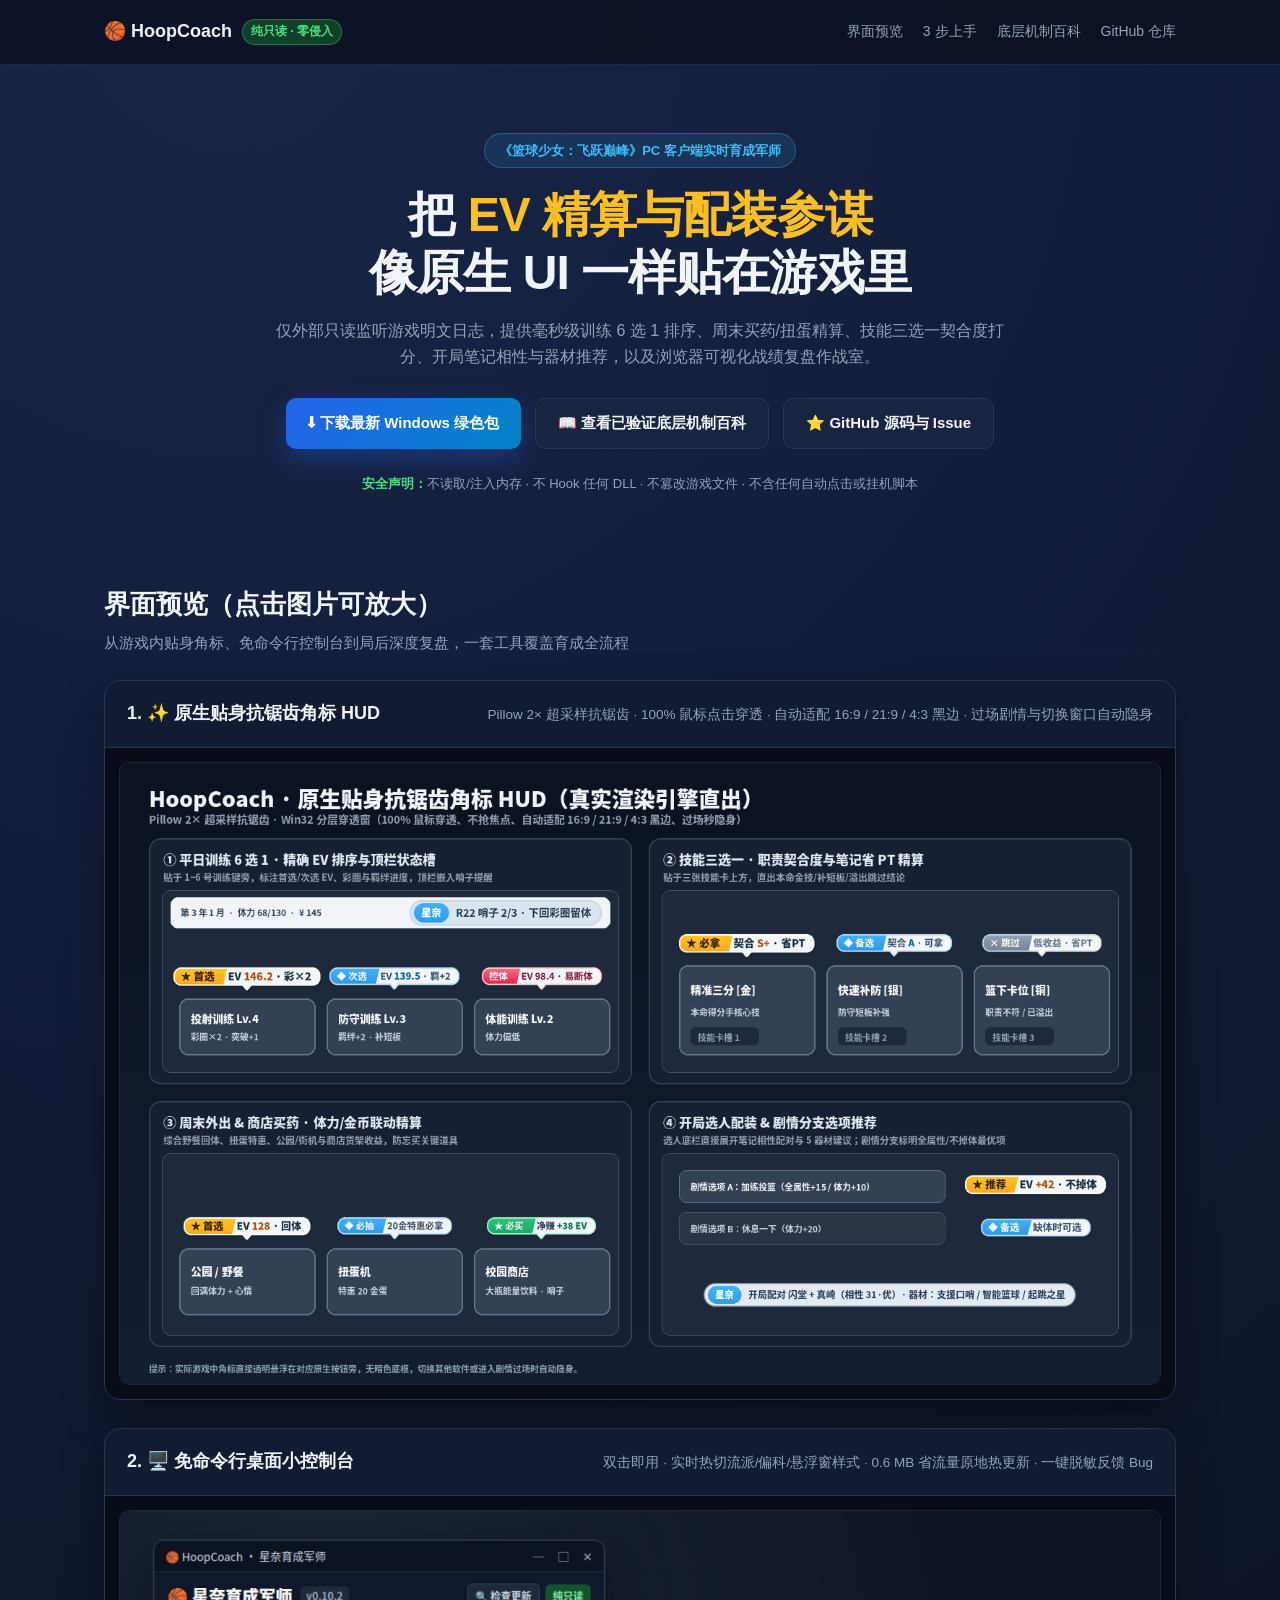
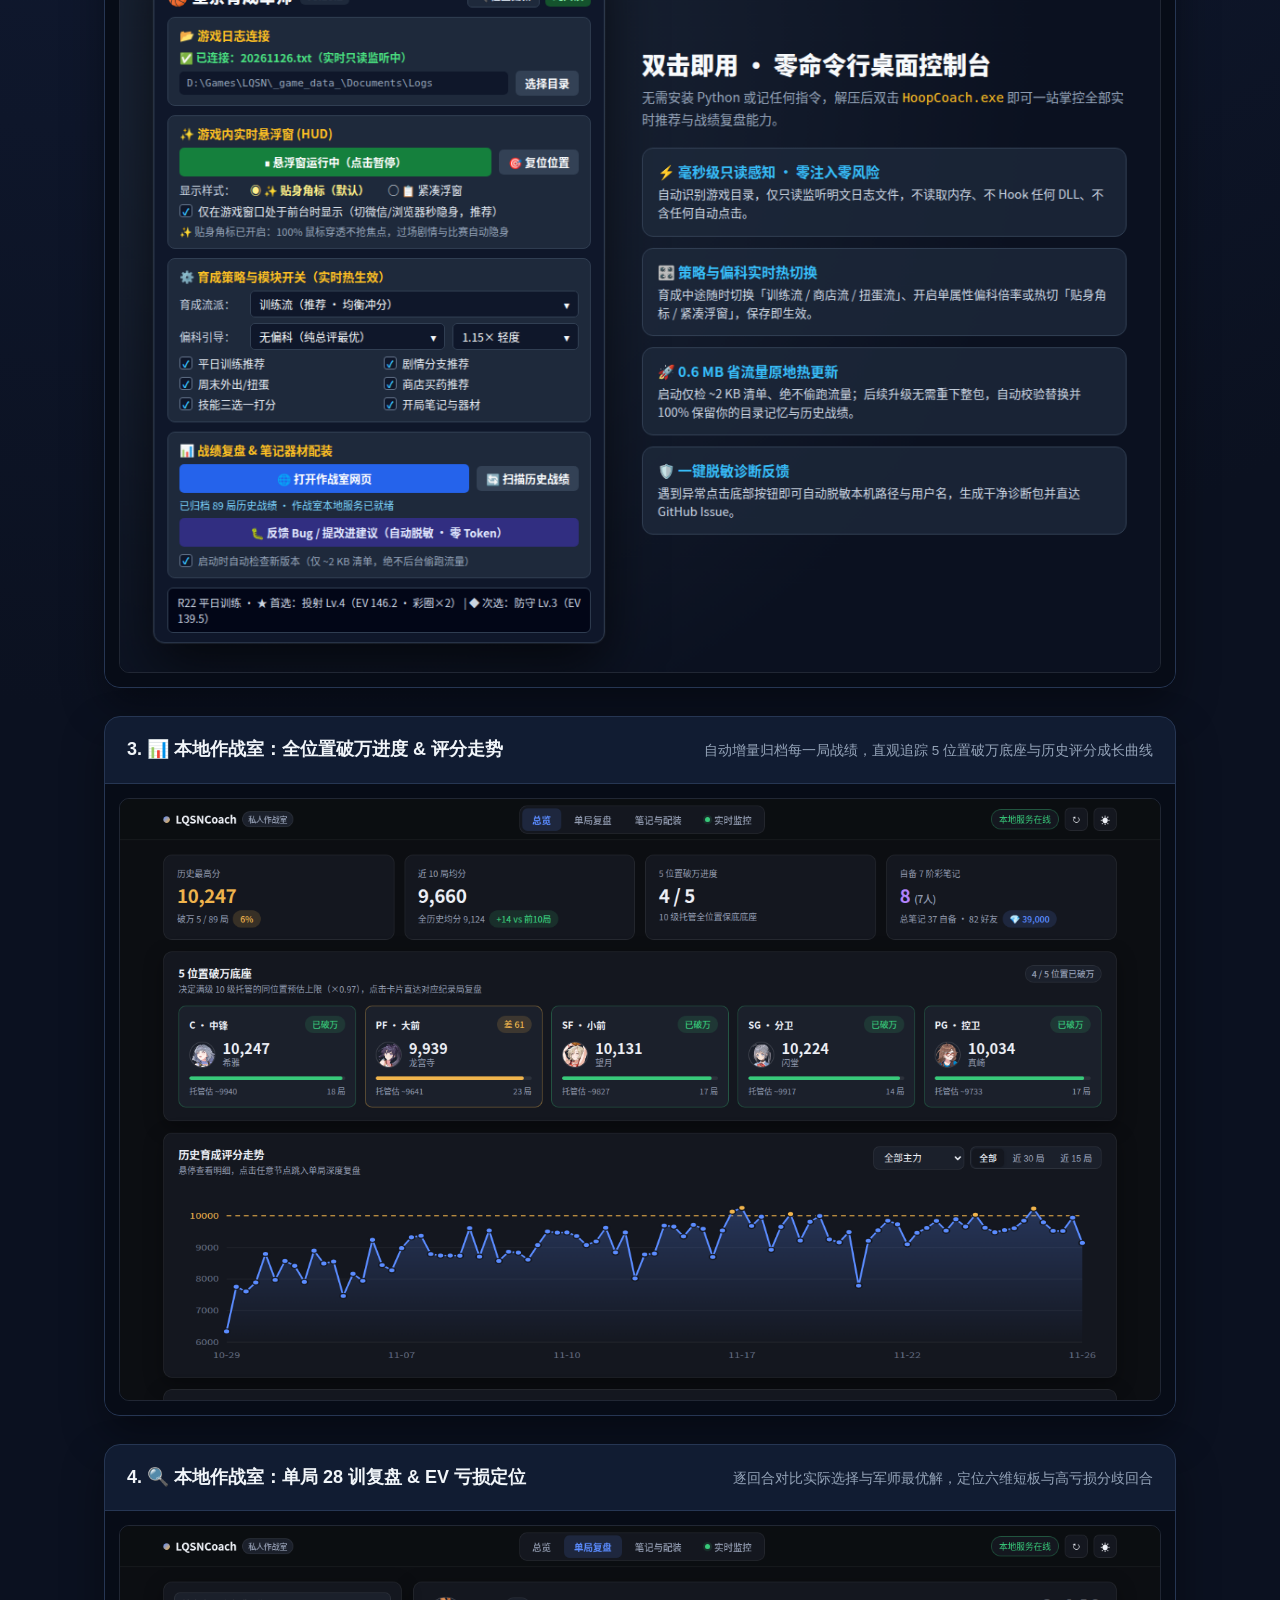
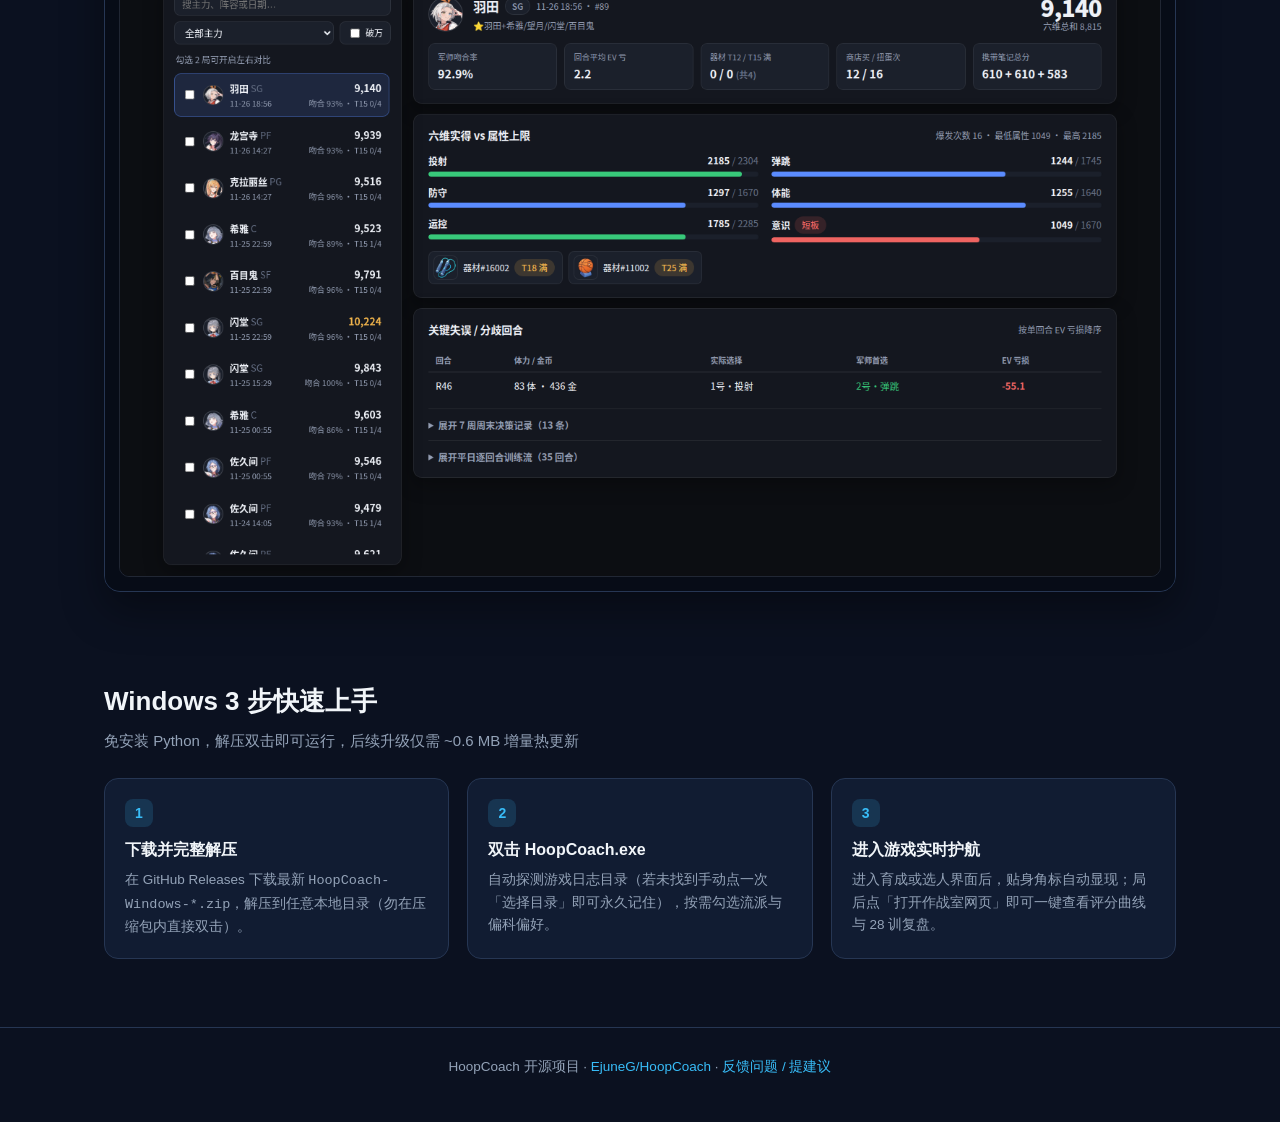
==== docs/index.html @ aaf2989e "docs: add UI screenshots to README and GitHub Pages landing page" ====
<!DOCTYPE html>
<html lang="zh-CN">
<head>
  <meta charset="UTF-8" />
  <meta name="viewport" content="width=device-width, initial-scale=1.0" />
  <title>HoopCoach — 《篮球少女：飞跃巅峰》实时育成军师</title>
  <meta name="description" content="纯只读、零侵入的《篮球少女：飞跃巅峰》实时育成军师：原生贴身抗锯齿角标 HUD、免命令行桌面控制台、本地战绩复盘作战室与 0.6 MB 轻量热更新。" />
  <style>
    :root {
      --bg: #0b1120;
      --surface: #111c32;
      --surface-2: #172540;
      --border: #263653;
      --text: #f1f5f9;
      --muted: #94a3b8;
      --accent: #38bdf8;
      --gold: #fbbf24;
      --green: #4ade80;
    }
    * { box-sizing: border-box; margin: 0; padding: 0; }
    body {
      background: radial-gradient(circle at 18% 0%, #172548 0%, var(--bg) 52%);
      color: var(--text);
      font-family: -apple-system, BlinkMacSystemFont, "Segoe UI", "Microsoft YaHei UI", "PingFang SC", "Noto Sans CJK SC", sans-serif;
      line-height: 1.65;
    }
    a { color: inherit; text-decoration: none; }
    .container { max-width: 1120px; margin: 0 auto; padding: 0 24px; }

    header {
      position: sticky; top: 0; z-index: 20;
      background: rgba(11, 17, 32, 0.82); backdrop-filter: blur(12px);
      border-bottom: 1px solid rgba(38, 54, 83, 0.7);
    }
    .nav {
      height: 64px; display: flex; align-items: center; justify-content: space-between;
    }
    .brand { display: flex; align-items: center; gap: 10px; font-weight: 800; font-size: 18px; }
    .brand-tag {
      font-size: 12px; font-weight: 700; color: var(--green);
      background: rgba(20, 83, 45, 0.7); border: 1px solid rgba(74, 222, 128, 0.35);
      padding: 2px 8px; border-radius: 999px;
    }
    .nav-links { display: flex; align-items: center; gap: 20px; font-size: 14px; color: var(--muted); }
    .nav-links a:hover { color: var(--text); }

    .hero { padding: 68px 0 44px; text-align: center; }
    .hero-pill {
      display: inline-flex; align-items: center; gap: 8px;
      padding: 6px 14px; border-radius: 999px;
      background: rgba(56, 189, 248, 0.12); border: 1px solid rgba(56, 189, 248, 0.3);
      color: var(--accent); font-size: 13px; font-weight: 600; margin-bottom: 18px;
    }
    h1 {
      font-size: clamp(32px, 5vw, 48px); font-weight: 800; letter-spacing: -0.02em;
      line-height: 1.2; margin-bottom: 16px;
    }
    h1 span { color: var(--gold); }
    .hero-desc {
      max-width: 740px; margin: 0 auto 28px; color: var(--muted); font-size: 16px;
    }
    .cta-row { display: flex; flex-wrap: wrap; gap: 14px; justify-content: center; margin-bottom: 24px; }
    .btn {
      display: inline-flex; align-items: center; gap: 8px;
      padding: 12px 22px; border-radius: 10px; font-weight: 700; font-size: 15px;
      transition: transform 0.15s ease, filter 0.15s ease;
    }
    .btn:hover { transform: translateY(-1px); filter: brightness(1.08); }
    .btn-primary { background: linear-gradient(135deg, #2563eb, #0284c7); color: #fff; box-shadow: 0 10px 26px rgba(37, 99, 235, 0.35); }
    .btn-secondary { background: var(--surface-2); border: 1px solid var(--border); color: var(--text); }
    .trust-note { font-size: 13px; color: var(--muted); }
    .trust-note strong { color: var(--green); }

    section { padding: 44px 0; }
    .sec-head { margin-bottom: 24px; }
    .sec-title { font-size: 26px; font-weight: 800; margin-bottom: 6px; }
    .sec-sub { color: var(--muted); font-size: 15px; }

    .shot-grid { display: flex; flex-direction: column; gap: 28px; }
    .shot-card {
      background: var(--surface); border: 1px solid var(--border); border-radius: 16px;
      overflow: hidden; box-shadow: 0 18px 42px rgba(0, 0, 0, 0.38);
    }
    .shot-meta {
      padding: 18px 22px; border-bottom: 1px solid var(--border);
      display: flex; flex-wrap: wrap; align-items: baseline; justify-content: space-between; gap: 8px;
    }
    .shot-meta h3 { font-size: 18px; font-weight: 700; color: var(--text); }
    .shot-meta p { font-size: 13.5px; color: var(--muted); }
    .shot-img-wrap { background: #070c17; padding: 14px; cursor: zoom-in; }
    .shot-img-wrap img {
      width: 100%; height: auto; display: block; border-radius: 10px;
      border: 1px solid rgba(148, 163, 184, 0.18);
    }

    .steps-grid { display: grid; grid-template-columns: repeat(auto-fit, minmax(260px, 1fr)); gap: 18px; }
    .step-card {
      background: var(--surface); border: 1px solid var(--border); border-radius: 14px; padding: 20px;
    }
    .step-num {
      display: inline-block; width: 28px; height: 28px; line-height: 28px; text-align: center;
      border-radius: 8px; background: rgba(56, 189, 248, 0.16); color: var(--accent);
      font-weight: 800; font-size: 14px; margin-bottom: 10px;
    }
    .step-card h3 { font-size: 16px; margin-bottom: 6px; }
    .step-card p { font-size: 13.5px; color: var(--muted); }

    footer {
      border-top: 1px solid var(--border); padding: 28px 0 44px; margin-top: 24px;
      text-align: center; color: var(--muted); font-size: 13.5px;
    }
    footer a { color: var(--accent); }

    /* 灯箱放大预览 */
    .lightbox {
      position: fixed; inset: 0; z-index: 100; display: none;
      background: rgba(2, 6, 23, 0.9); backdrop-filter: blur(6px);
      align-items: center; justify-content: center; padding: 24px; cursor: zoom-out;
    }
    .lightbox.open { display: flex; }
    .lightbox img { max-width: 96vw; max-height: 92vh; border-radius: 12px; box-shadow: 0 24px 70px rgba(0,0,0,0.8); }
  </style>
</head>
<body>
  <header>
    <div class="container nav">
      <div class="brand">
        <span>🏀 HoopCoach</span>
        <span class="brand-tag">纯只读 · 零侵入</span>
      </div>
      <nav class="nav-links">
        <a href="#preview">界面预览</a>
        <a href="#quickstart">3 步上手</a>
        <a href="mechanics_db.html">底层机制百科</a>
        <a href="https://github.com/EjuneG/HoopCoach" target="_blank" rel="noopener">GitHub 仓库</a>
      </nav>
    </div>
  </header>

  <main class="container">
    <section class="hero">
      <div class="hero-pill">《篮球少女：飞跃巅峰》PC 客户端实时育成军师</div>
      <h1>把 <span>EV 精算与配装参谋</span><br />像原生 UI 一样贴在游戏里</h1>
      <p class="hero-desc">
        仅外部只读监听游戏明文日志，提供毫秒级训练 6 选 1 排序、周末买药/扭蛋精算、技能三选一契合度打分、开局笔记相性与器材推荐，以及浏览器可视化战绩复盘作战室。
      </p>
      <div class="cta-row">
        <a class="btn btn-primary" href="https://github.com/EjuneG/HoopCoach/releases/latest" target="_blank" rel="noopener">
          ⬇ 下载最新 Windows 绿色包
        </a>
        <a class="btn btn-secondary" href="mechanics_db.html">
          📖 查看已验证底层机制百科
        </a>
        <a class="btn btn-secondary" href="https://github.com/EjuneG/HoopCoach" target="_blank" rel="noopener">
          ⭐ GitHub 源码与 Issue
        </a>
      </div>
      <p class="trust-note">
        <strong>安全声明：</strong>不读取/注入内存 · 不 Hook 任何 DLL · 不篡改游戏文件 · 不含任何自动点击或挂机脚本
      </p>
    </section>

    <section id="preview">
      <div class="sec-head">
        <h2 class="sec-title">界面预览（点击图片可放大）</h2>
        <p class="sec-sub">从游戏内贴身角标、免命令行控制台到局后深度复盘，一套工具覆盖育成全流程</p>
      </div>

      <div class="shot-grid">
        <article class="shot-card">
          <div class="shot-meta">
            <h3>1. ✨ 原生贴身抗锯齿角标 HUD</h3>
            <p>Pillow 2× 超采样抗锯齿 · 100% 鼠标点击穿透 · 自动适配 16:9 / 21:9 / 4:3 黑边 · 过场剧情与切换窗口自动隐身</p>
          </div>
          <div class="shot-img-wrap" data-zoom>
            <img src="assets/screenshots/hud_badges_showcase.png" alt="HoopCoach 原生贴身抗锯齿角标 HUD" loading="lazy" />
          </div>
        </article>

        <article class="shot-card">
          <div class="shot-meta">
            <h3>2. 🖥️ 免命令行桌面小控制台</h3>
            <p>双击即用 · 实时热切流派/偏科/悬浮窗样式 · 0.6 MB 省流量原地热更新 · 一键脱敏反馈 Bug</p>
          </div>
          <div class="shot-img-wrap" data-zoom>
            <img src="assets/screenshots/desktop_console.png" alt="HoopCoach 桌面小控制台" loading="lazy" />
          </div>
        </article>

        <article class="shot-card">
          <div class="shot-meta">
            <h3>3. 📊 本地作战室：全位置破万进度 &amp; 评分走势</h3>
            <p>自动增量归档每一局战绩，直观追踪 5 位置破万底座与历史评分成长曲线</p>
          </div>
          <div class="shot-img-wrap" data-zoom>
            <img src="assets/screenshots/dashboard_overview.png" alt="HoopCoach 本地作战室总览" loading="lazy" />
          </div>
        </article>

        <article class="shot-card">
          <div class="shot-meta">
            <h3>4. 🔍 本地作战室：单局 28 训复盘 &amp; EV 亏损定位</h3>
            <p>逐回合对比实际选择与军师最优解，定位六维短板与高亏损分歧回合</p>
          </div>
          <div class="shot-img-wrap" data-zoom>
            <img src="assets/screenshots/dashboard_replay.png" alt="HoopCoach 本地作战室单局复盘" loading="lazy" />
          </div>
        </article>
      </div>
    </section>

    <section id="quickstart">
      <div class="sec-head">
        <h2 class="sec-title">Windows 3 步快速上手</h2>
        <p class="sec-sub">免安装 Python，解压双击即可运行，后续升级仅需 ~0.6 MB 增量热更新</p>
      </div>
      <div class="steps-grid">
        <div class="step-card">
          <span class="step-num">1</span>
          <h3>下载并完整解压</h3>
          <p>在 GitHub Releases 下载最新 <code>HoopCoach-Windows-*.zip</code>，解压到任意本地目录（勿在压缩包内直接双击）。</p>
        </div>
        <div class="step-card">
          <span class="step-num">2</span>
          <h3>双击 HoopCoach.exe</h3>
          <p>自动探测游戏日志目录（若未找到手动点一次「选择目录」即可永久记住），按需勾选流派与偏科偏好。</p>
        </div>
        <div class="step-card">
          <span class="step-num">3</span>
          <h3>进入游戏实时护航</h3>
          <p>进入育成或选人界面后，贴身角标自动显现；局后点「打开作战室网页」即可一键查看评分曲线与 28 训复盘。</p>
        </div>
      </div>
    </section>
  </main>

  <footer>
    <div class="container">
      HoopCoach 开源项目 · <a href="https://github.com/EjuneG/HoopCoach" target="_blank" rel="noopener">EjuneG/HoopCoach</a> ·
      <a href="https://github.com/EjuneG/HoopCoach/issues" target="_blank" rel="noopener">反馈问题 / 提建议</a>
    </div>
  </footer>

  <div class="lightbox" id="lightbox" aria-hidden="true">
    <img id="lightbox-img" src="" alt="放大预览" />
  </div>
  <script>
    const lb = document.getElementById("lightbox");
    const lbImg = document.getElementById("lightbox-img");
    document.querySelectorAll("[data-zoom] img").forEach((img) => {
      img.addEventListener("click", () => {
        lbImg.src = img.src;
        lb.classList.add("open");
      });
    });
    lb.addEventListener("click", () => lb.classList.remove("open"));
    document.addEventListener("keydown", (e) => {
      if (e.key === "Escape") lb.classList.remove("open");
    });
  </script>
</body>
</html>
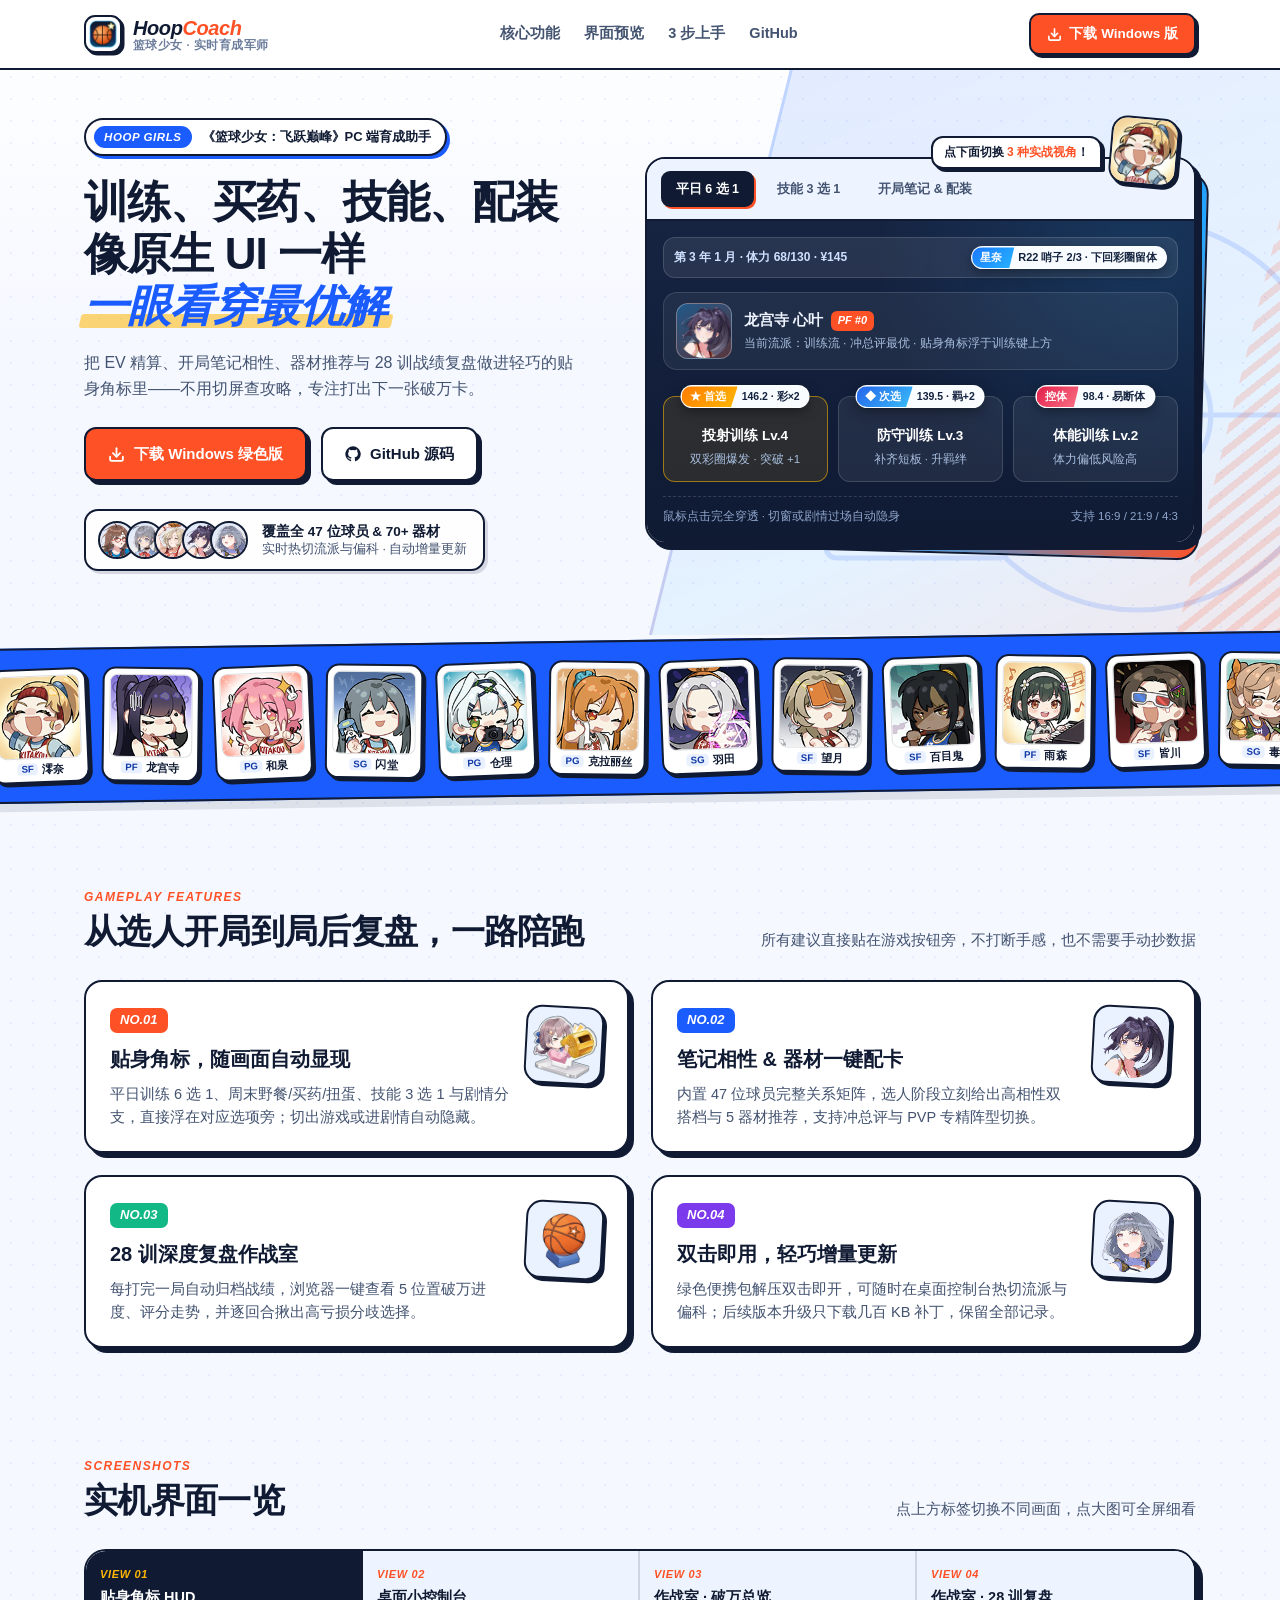
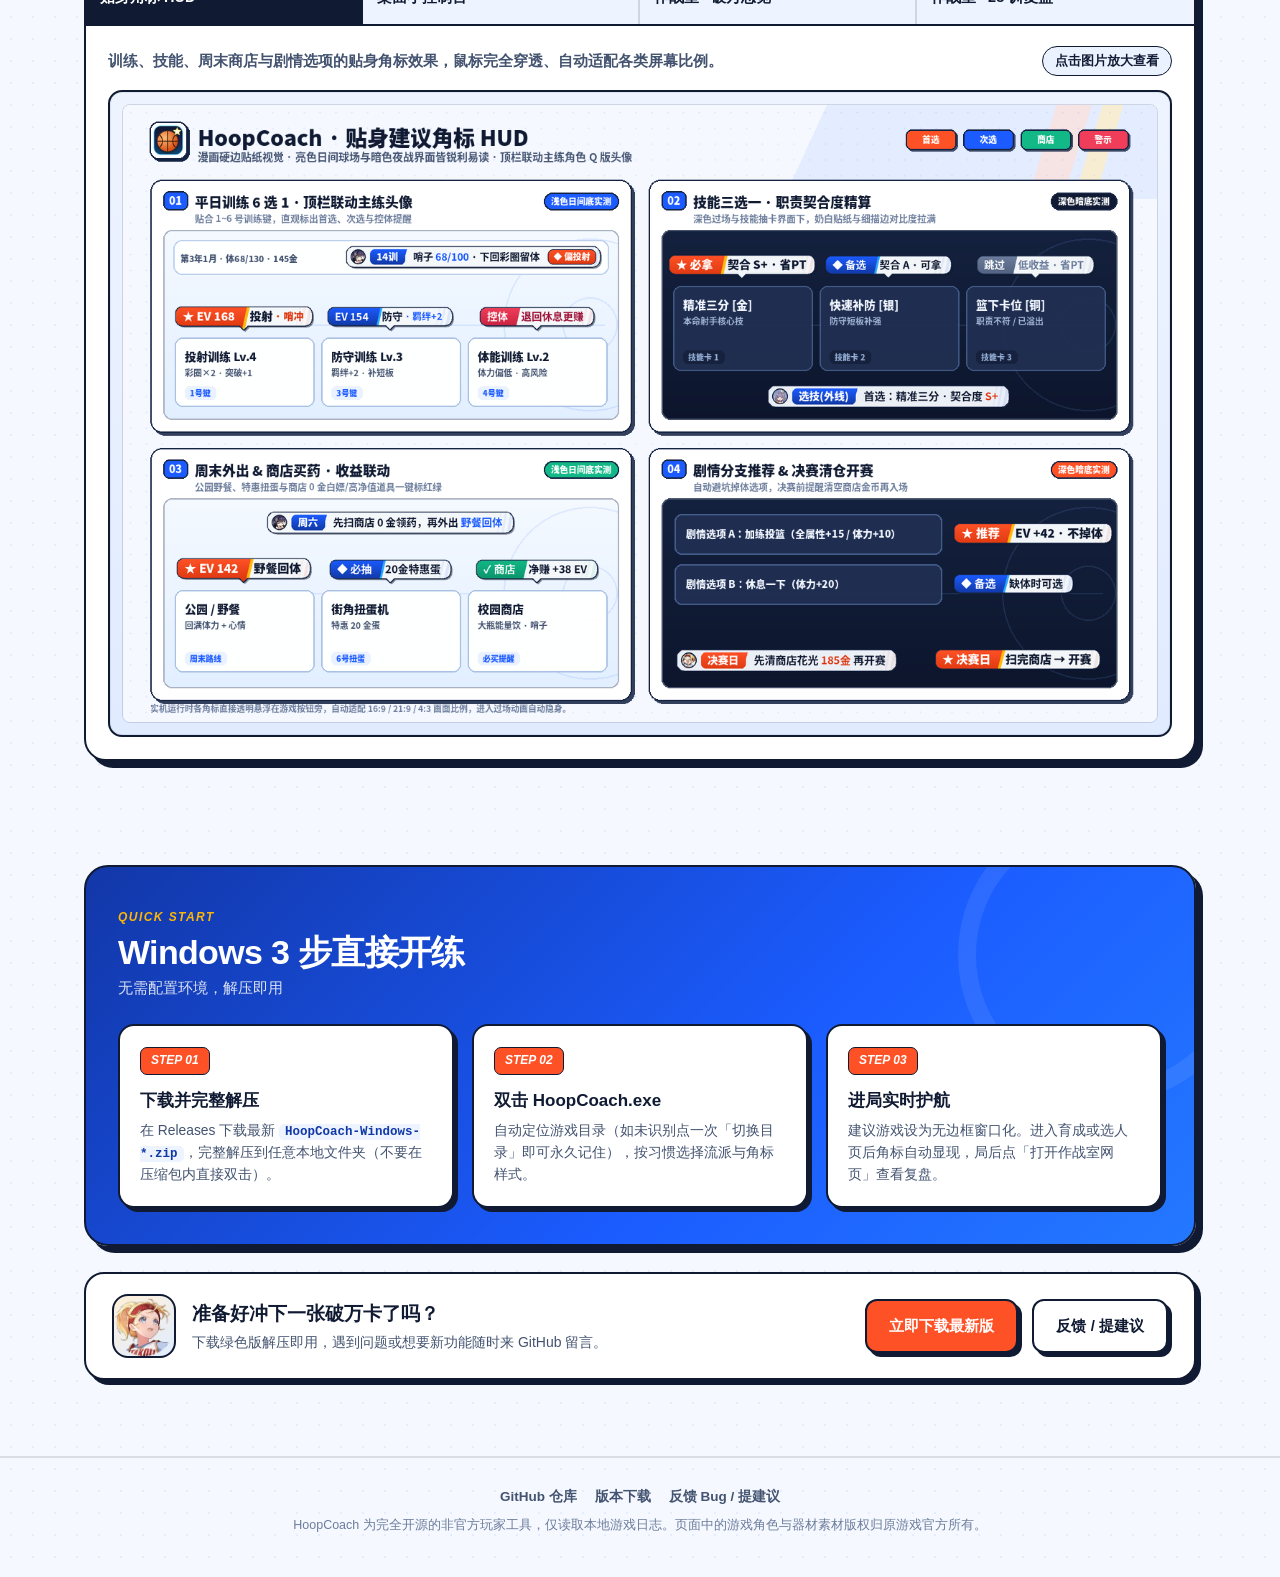
==== commit 17764e21: "release: v0.11.0 ### 🎨 全套二次元校园篮球番 UI 焕新 - **游戏内贴身角标 HUD**：全新漫画贴纸风格（墨蓝描边 + 轻硬阴影 + 运动色板），顶栏随当前主练角色自动切换" ====
--- a/docs/index.html
+++ b/docs/index.html
@@ -4,231 +4,1492 @@
   <meta charset="UTF-8" />
   <meta name="viewport" content="width=device-width, initial-scale=1.0" />
   <title>HoopCoach — 《篮球少女：飞跃巅峰》实时育成军师</title>
-  <meta name="description" content="纯只读、零侵入的《篮球少女：飞跃巅峰》实时育成军师：原生贴身抗锯齿角标 HUD、免命令行桌面控制台、本地战绩复盘作战室与 0.6 MB 轻量热更新。" />
+  <meta name="description" content="专为《篮球少女：飞跃巅峰》打造的轻量化实时育成参谋：贴身建议角标、开局笔记与器材配装、28 训复盘作战室。" />
+  <link rel="icon" type="image/png" href="assets/site/logo.png" />
   <style>
     :root {
-      --bg: #0b1120;
-      --surface: #111c32;
-      --surface-2: #172540;
-      --border: #263653;
-      --text: #f1f5f9;
-      --muted: #94a3b8;
-      --accent: #38bdf8;
-      --gold: #fbbf24;
-      --green: #4ade80;
-    }
+      --paper: #f5f8ff;
+      --paper-2: #eaf1ff;
+      --white: #ffffff;
+      --ink: #101b33;
+      --ink-soft: #435370;
+      --muted: #6c7d9c;
+      --blue: #1b5cff;
+      --blue-deep: #1139a6;
+      --sky: #22a7ff;
+      --orange: #ff5126;
+      --orange-dark: #e03a12;
+      --gold: #ffb703;
+      --mint: #12b886;
+      --rose: #f03e5a;
+      --line: rgba(16, 27, 51, 0.12);
+      --border: 2.5px solid #101b33;
+      --shadow: 5px 5px 0 #101b33;
+      --shadow-sm: 3px 3px 0 #101b33;
+      --radius: 16px;
+    }
+
     * { box-sizing: border-box; margin: 0; padding: 0; }
+    html { scroll-behavior: smooth; }
+
     body {
-      background: radial-gradient(circle at 18% 0%, #172548 0%, var(--bg) 52%);
-      color: var(--text);
-      font-family: -apple-system, BlinkMacSystemFont, "Segoe UI", "Microsoft YaHei UI", "PingFang SC", "Noto Sans CJK SC", sans-serif;
-      line-height: 1.65;
-    }
+      background-color: var(--paper);
+      background-image:
+        radial-gradient(rgba(27, 92, 255, 0.08) 1.2px, transparent 1.2px),
+        linear-gradient(180deg, #ffffff 0%, var(--paper) 340px);
+      background-size: 22px 22px, 100% 100%;
+      color: var(--ink);
+      font-family: -apple-system, BlinkMacSystemFont, "Segoe UI", "PingFang SC", "Hiragino Sans GB", "Microsoft YaHei UI", "Noto Sans CJK SC", sans-serif;
+      line-height: 1.6;
+      overflow-x: hidden;
+    }
+
     a { color: inherit; text-decoration: none; }
-    .container { max-width: 1120px; margin: 0 auto; padding: 0 24px; }
-
+    img { display: block; max-width: 100%; }
+    button { font: inherit; color: inherit; cursor: pointer; background: none; border: none; }
+
+    .container {
+      max-width: 1160px;
+      margin: 0 auto;
+      padding: 0 24px;
+    }
+
+    /* ── 顶栏 ── */
     header {
-      position: sticky; top: 0; z-index: 20;
-      background: rgba(11, 17, 32, 0.82); backdrop-filter: blur(12px);
-      border-bottom: 1px solid rgba(38, 54, 83, 0.7);
-    }
+      position: sticky;
+      top: 0;
+      z-index: 40;
+      background: rgba(255, 255, 255, 0.92);
+      backdrop-filter: blur(12px);
+      border-bottom: 2.5px solid var(--ink);
+    }
+
     .nav {
-      height: 64px; display: flex; align-items: center; justify-content: space-between;
-    }
-    .brand { display: flex; align-items: center; gap: 10px; font-weight: 800; font-size: 18px; }
-    .brand-tag {
-      font-size: 12px; font-weight: 700; color: var(--green);
-      background: rgba(20, 83, 45, 0.7); border: 1px solid rgba(74, 222, 128, 0.35);
-      padding: 2px 8px; border-radius: 999px;
-    }
-    .nav-links { display: flex; align-items: center; gap: 20px; font-size: 14px; color: var(--muted); }
-    .nav-links a:hover { color: var(--text); }
-
-    .hero { padding: 68px 0 44px; text-align: center; }
-    .hero-pill {
-      display: inline-flex; align-items: center; gap: 8px;
-      padding: 6px 14px; border-radius: 999px;
-      background: rgba(56, 189, 248, 0.12); border: 1px solid rgba(56, 189, 248, 0.3);
-      color: var(--accent); font-size: 13px; font-weight: 600; margin-bottom: 18px;
-    }
+      height: 68px;
+      display: flex;
+      align-items: center;
+      justify-content: space-between;
+      gap: 16px;
+    }
+
+    .brand {
+      display: inline-flex;
+      align-items: center;
+      gap: 11px;
+    }
+
+    .brand-logo {
+      width: 38px;
+      height: 38px;
+      border-radius: 11px;
+      border: 2px solid var(--ink);
+      box-shadow: 2.5px 2.5px 0 var(--ink);
+      background: var(--white);
+      padding: 2px;
+      transition: transform 0.16s ease;
+    }
+
+    .brand:hover .brand-logo { transform: rotate(-8deg) scale(1.04); }
+
+    .brand-text {
+      display: flex;
+      flex-direction: column;
+      line-height: 1.1;
+    }
+
+    .brand-name {
+      font-size: 20px;
+      font-weight: 900;
+      font-style: italic;
+      letter-spacing: -0.02em;
+      color: var(--ink);
+    }
+
+    .brand-name span { color: var(--orange); }
+
+    .brand-sub {
+      font-size: 11.5px;
+      font-weight: 700;
+      color: var(--muted);
+      letter-spacing: 0.04em;
+    }
+
+    .nav-links {
+      display: flex;
+      align-items: center;
+      gap: 24px;
+      font-size: 14.5px;
+      font-weight: 700;
+      color: var(--ink-soft);
+    }
+
+    .nav-links a {
+      position: relative;
+      padding: 4px 0;
+      transition: color 0.15s ease;
+    }
+
+    .nav-links a::after {
+      content: "";
+      position: absolute;
+      left: 0;
+      right: 0;
+      bottom: -2px;
+      height: 3px;
+      background: var(--orange);
+      transform: scaleX(0);
+      transform-origin: left;
+      transition: transform 0.18s ease;
+    }
+
+    .nav-links a:hover { color: var(--ink); }
+    .nav-links a:hover::after { transform: scaleX(1); }
+
+    .nav-dl {
+      display: inline-flex;
+      align-items: center;
+      gap: 7px;
+      padding: 8px 16px;
+      border-radius: 10px;
+      background: var(--orange);
+      color: var(--white);
+      font-size: 13.5px;
+      font-weight: 800;
+      border: 2px solid var(--ink);
+      box-shadow: 3px 3px 0 var(--ink);
+      transition: transform 0.14s ease, box-shadow 0.14s ease;
+    }
+
+    .nav-dl:hover {
+      transform: translate(-1.5px, -1.5px);
+      box-shadow: 4.5px 4.5px 0 var(--ink);
+    }
+
+    /* ── 首屏 Hero ── */
+    .hero-wrap {
+      position: relative;
+      overflow: hidden;
+      padding: 48px 0 64px;
+    }
+
+    /* 标志性日系运动番斜切色带 + 球场线稿背景 */
+    .hero-bg-slash {
+      position: absolute;
+      inset: 0;
+      pointer-events: none;
+      z-index: 0;
+      overflow: hidden;
+    }
+
+    .hero-bg-slash::before {
+      content: "";
+      position: absolute;
+      top: -120px;
+      right: -12%;
+      width: 56%;
+      height: 150%;
+      background: linear-gradient(155deg, rgba(27, 92, 255, 0.12) 0%, rgba(34, 167, 255, 0.08) 58%, rgba(255, 81, 38, 0.14) 100%);
+      transform: skewX(-14deg);
+      border-left: 3px solid rgba(27, 92, 255, 0.2);
+    }
+
+    .hero-bg-slash::after {
+      content: "";
+      position: absolute;
+      top: -60px;
+      right: -6%;
+      width: 120px;
+      height: 135%;
+      background: repeating-linear-gradient(
+        -45deg,
+        rgba(255, 81, 38, 0.16),
+        rgba(255, 81, 38, 0.16) 8px,
+        transparent 8px,
+        transparent 18px
+      );
+      transform: skewX(-14deg);
+    }
+
+    .court-svg {
+      position: absolute;
+      right: -40px;
+      bottom: -40px;
+      width: 520px;
+      height: 520px;
+      opacity: 0.14;
+      color: var(--blue);
+    }
+
+    .hero-grid {
+      position: relative;
+      z-index: 2;
+      display: grid;
+      grid-template-columns: minmax(0, 1.02fr) minmax(0, 1.08fr);
+      gap: 40px;
+      align-items: center;
+    }
+
+    .hero-badge {
+      display: inline-flex;
+      align-items: center;
+      gap: 10px;
+      padding: 6px 14px 6px 8px;
+      border-radius: 999px;
+      background: var(--white);
+      border: 2px solid var(--ink);
+      box-shadow: 3px 3px 0 var(--blue);
+      font-size: 13px;
+      font-weight: 800;
+      margin-bottom: 20px;
+    }
+
+    .hero-badge-tag {
+      background: var(--blue);
+      color: var(--white);
+      padding: 2px 10px;
+      border-radius: 999px;
+      font-size: 11.5px;
+      font-style: italic;
+      letter-spacing: 0.05em;
+    }
+
     h1 {
-      font-size: clamp(32px, 5vw, 48px); font-weight: 800; letter-spacing: -0.02em;
-      line-height: 1.2; margin-bottom: 16px;
-    }
-    h1 span { color: var(--gold); }
+      font-size: clamp(30px, 3.45vw, 44px);
+      font-weight: 900;
+      line-height: 1.18;
+      letter-spacing: -0.02em;
+      margin-bottom: 18px;
+      color: var(--ink);
+    }
+
+    .h1-highlight {
+      position: relative;
+      display: inline-block;
+      font-style: italic;
+      color: var(--blue);
+      z-index: 1;
+    }
+
+    .h1-highlight::after {
+      content: "";
+      position: absolute;
+      left: -4px;
+      right: -6px;
+      bottom: 4px;
+      height: 14px;
+      background: rgba(255, 183, 3, 0.55);
+      transform: skewX(-12deg);
+      z-index: -1;
+      border-radius: 3px;
+    }
+
     .hero-desc {
-      max-width: 740px; margin: 0 auto 28px; color: var(--muted); font-size: 16px;
-    }
-    .cta-row { display: flex; flex-wrap: wrap; gap: 14px; justify-content: center; margin-bottom: 24px; }
+      font-size: 16px;
+      color: var(--ink-soft);
+      max-width: 500px;
+      margin-bottom: 26px;
+      font-weight: 500;
+    }
+
+    .cta-row {
+      display: flex;
+      flex-wrap: wrap;
+      align-items: center;
+      gap: 14px;
+      margin-bottom: 28px;
+    }
+
     .btn {
-      display: inline-flex; align-items: center; gap: 8px;
-      padding: 12px 22px; border-radius: 10px; font-weight: 700; font-size: 15px;
-      transition: transform 0.15s ease, filter 0.15s ease;
-    }
-    .btn:hover { transform: translateY(-1px); filter: brightness(1.08); }
-    .btn-primary { background: linear-gradient(135deg, #2563eb, #0284c7); color: #fff; box-shadow: 0 10px 26px rgba(37, 99, 235, 0.35); }
-    .btn-secondary { background: var(--surface-2); border: 1px solid var(--border); color: var(--text); }
-    .trust-note { font-size: 13px; color: var(--muted); }
-    .trust-note strong { color: var(--green); }
-
-    section { padding: 44px 0; }
-    .sec-head { margin-bottom: 24px; }
-    .sec-title { font-size: 26px; font-weight: 800; margin-bottom: 6px; }
-    .sec-sub { color: var(--muted); font-size: 15px; }
-
-    .shot-grid { display: flex; flex-direction: column; gap: 28px; }
-    .shot-card {
-      background: var(--surface); border: 1px solid var(--border); border-radius: 16px;
-      overflow: hidden; box-shadow: 0 18px 42px rgba(0, 0, 0, 0.38);
-    }
-    .shot-meta {
-      padding: 18px 22px; border-bottom: 1px solid var(--border);
-      display: flex; flex-wrap: wrap; align-items: baseline; justify-content: space-between; gap: 8px;
-    }
-    .shot-meta h3 { font-size: 18px; font-weight: 700; color: var(--text); }
-    .shot-meta p { font-size: 13.5px; color: var(--muted); }
-    .shot-img-wrap { background: #070c17; padding: 14px; cursor: zoom-in; }
-    .shot-img-wrap img {
-      width: 100%; height: auto; display: block; border-radius: 10px;
-      border: 1px solid rgba(148, 163, 184, 0.18);
-    }
-
-    .steps-grid { display: grid; grid-template-columns: repeat(auto-fit, minmax(260px, 1fr)); gap: 18px; }
+      display: inline-flex;
+      align-items: center;
+      justify-content: center;
+      gap: 9px;
+      padding: 13px 22px;
+      border-radius: 12px;
+      font-weight: 800;
+      font-size: 15px;
+      border: 2.5px solid var(--ink);
+      box-shadow: 4px 4px 0 var(--ink);
+      transition: transform 0.14s ease, box-shadow 0.14s ease, background 0.14s ease;
+    }
+
+    .btn:hover {
+      transform: translate(-2px, -2px);
+      box-shadow: 6px 6px 0 var(--ink);
+    }
+
+    .btn:active {
+      transform: translate(2px, 2px);
+      box-shadow: 2px 2px 0 var(--ink);
+    }
+
+    .btn-primary {
+      background: var(--orange);
+      color: var(--white);
+    }
+
+    .btn-primary:hover { background: #ff6038; }
+
+    .btn-secondary {
+      background: var(--white);
+      color: var(--ink);
+    }
+
+    .btn-secondary:hover { background: var(--paper-2); }
+
+    .btn-ghost {
+      display: inline-flex;
+      align-items: center;
+      gap: 6px;
+      padding: 10px 6px;
+      font-size: 14px;
+      font-weight: 800;
+      color: var(--ink-soft);
+      border-bottom: 2px solid transparent;
+      transition: color 0.15s ease, border-color 0.15s ease;
+    }
+
+    .btn-ghost:hover {
+      color: var(--blue);
+      border-bottom-color: var(--blue);
+    }
+
+    /* 阵容叠叠乐小条 */
+    .roster-strip {
+      display: inline-flex;
+      align-items: center;
+      gap: 14px;
+      padding: 10px 16px 10px 12px;
+      background: rgba(255, 255, 255, 0.88);
+      border: 2px solid var(--ink);
+      border-radius: 14px;
+      box-shadow: 3px 3px 0 rgba(16, 27, 51, 0.14);
+    }
+
+    .avatar-stack {
+      display: flex;
+      align-items: center;
+    }
+
+    .avatar-stack img {
+      width: 38px;
+      height: 38px;
+      border-radius: 50%;
+      object-fit: cover;
+      background: linear-gradient(145deg, #dbe8ff, #fff3e6);
+      border: 2px solid var(--ink);
+      margin-left: -10px;
+      transition: transform 0.18s ease;
+    }
+
+    .avatar-stack img:first-child { margin-left: 0; }
+    .avatar-stack img:hover { transform: translateY(-4px) scale(1.12); z-index: 3; }
+
+    .roster-meta {
+      font-size: 12.5px;
+      line-height: 1.35;
+      color: var(--ink-soft);
+    }
+
+    .roster-meta strong {
+      display: block;
+      color: var(--ink);
+      font-size: 13.5px;
+    }
+
+    /* ── 右栏：拟真赛场 HUD 交互战术板 ── */
+    .stage-wrap {
+      position: relative;
+      padding-top: 12px;
+    }
+
+    /* 背景倾斜漫画装饰卡 */
+    .stage-back {
+      position: absolute;
+      inset: 20px -8px -10px 14px;
+      background: linear-gradient(135deg, var(--blue) 0%, var(--sky) 65%, var(--orange) 100%);
+      border: var(--border);
+      border-radius: 22px;
+      transform: rotate(1.6deg);
+      z-index: 0;
+    }
+
+    /* 澪奈 Q 版探头贴纸 */
+    .mascot-peek {
+      position: absolute;
+      top: -28px;
+      right: 18px;
+      z-index: 6;
+      display: flex;
+      align-items: flex-end;
+      gap: 8px;
+      pointer-events: none;
+    }
+
+    .mascot-bubble {
+      background: var(--white);
+      border: 2px solid var(--ink);
+      box-shadow: 3px 3px 0 var(--ink);
+      border-radius: 12px 12px 2px 12px;
+      padding: 5px 11px;
+      font-size: 12px;
+      font-weight: 800;
+      color: var(--ink);
+      margin-bottom: 16px;
+      white-space: nowrap;
+    }
+
+    .mascot-bubble span { color: var(--orange); }
+
+    .mascot-peek img {
+      width: 68px;
+      height: 68px;
+      border-radius: 16px;
+      border: 2.5px solid var(--ink);
+      box-shadow: 3px 3px 0 var(--ink);
+      background: var(--white);
+      transform: rotate(5deg);
+    }
+
+    .stage-card {
+      position: relative;
+      z-index: 2;
+      background: var(--white);
+      border: var(--border);
+      border-radius: 20px;
+      box-shadow: 6px 6px 0 var(--ink);
+      overflow: hidden;
+    }
+
+    .stage-tabs {
+      display: flex;
+      align-items: center;
+      gap: 8px;
+      padding: 12px 14px;
+      background: #edf3ff;
+      border-bottom: 2px solid var(--ink);
+    }
+
+    .stage-tab {
+      padding: 6px 13px;
+      border-radius: 9px;
+      font-size: 12.5px;
+      font-weight: 800;
+      color: var(--ink-soft);
+      border: 2px solid transparent;
+      transition: all 0.15s ease;
+    }
+
+    .stage-tab:hover { color: var(--ink); background: rgba(255, 255, 255, 0.7); }
+
+    .stage-tab.active {
+      background: var(--ink);
+      color: var(--white);
+      border-color: var(--ink);
+      box-shadow: 2px 2px 0 var(--orange);
+    }
+
+    .stage-body {
+      padding: 16px;
+      background:
+        radial-gradient(circle at 90% 10%, rgba(34, 167, 255, 0.14), transparent 46%),
+        linear-gradient(180deg, #162442 0%, #0f1a33 100%);
+      color: #eef4ff;
+      min-height: 318px;
+      display: flex;
+      flex-direction: column;
+      justify-content: space-between;
+      gap: 14px;
+    }
+
+    /* 真实还原游戏内奶白斜切角标样式 */
+    .hud-topbar {
+      display: flex;
+      align-items: center;
+      justify-content: space-between;
+      gap: 10px;
+      background: rgba(255, 255, 255, 0.08);
+      border: 1px solid rgba(255, 255, 255, 0.14);
+      border-radius: 12px;
+      padding: 8px 10px;
+      font-size: 12px;
+      flex-wrap: wrap;
+    }
+
+    .hud-status-text {
+      color: #cfe0ff;
+      font-weight: 700;
+    }
+
+    .diegetic-pill {
+      display: inline-flex;
+      align-items: center;
+      background: #f8fcff;
+      color: #13223e;
+      border-radius: 999px;
+      border: 1.5px solid rgba(255, 255, 255, 0.92);
+      box-shadow: 0 4px 12px rgba(0, 0, 0, 0.35);
+      overflow: hidden;
+      font-size: 11px;
+      font-weight: 800;
+      line-height: 1;
+      white-space: nowrap;
+      max-width: calc(100% + 12px);
+    }
+
+    .diegetic-pill .lead {
+      padding: 5px 12px 5px 8px;
+      color: #fff;
+      font-weight: 900;
+      clip-path: polygon(0 0, 100% 0, 88% 100%, 0 100%);
+      white-space: nowrap;
+      flex-shrink: 0;
+    }
+
+    .diegetic-pill .val {
+      padding: 5px 9px 5px 4px;
+      white-space: nowrap;
+      flex-shrink: 0;
+    }
+
+    .lead-sky { background: linear-gradient(135deg, #1b78ff, #27b3ff); }
+    .lead-gold { background: linear-gradient(135deg, #ff7b00, #ffb703); }
+    .lead-blue { background: linear-gradient(135deg, #2563eb, #38bdf8); }
+    .lead-rose { background: linear-gradient(135deg, #e11d48, #fb7185); }
+    .lead-mint { background: linear-gradient(135deg, #059669, #10b981); }
+    .lead-gray { background: linear-gradient(135deg, #475569, #64748b); }
+
+    .scene-panel { display: none; flex-direction: column; gap: 14px; }
+    .scene-panel.active { display: flex; }
+
+    .scene-char-row {
+      display: flex;
+      align-items: center;
+      gap: 12px;
+      background: rgba(255, 255, 255, 0.06);
+      border: 1px solid rgba(255, 255, 255, 0.12);
+      border-radius: 14px;
+      padding: 10px 12px;
+    }
+
+    .scene-char-row img {
+      width: 56px;
+      height: 56px;
+      border-radius: 12px;
+      background: linear-gradient(145deg, rgba(34, 167, 255, 0.35), rgba(255, 81, 38, 0.25));
+      border: 1.5px solid rgba(255, 255, 255, 0.3);
+      flex-shrink: 0;
+    }
+
+    .scene-char-info { flex: 1; min-width: 0; }
+    .scene-char-name {
+      display: flex;
+      align-items: center;
+      gap: 8px;
+      font-size: 14.5px;
+      font-weight: 800;
+    }
+
+    .pos-chip {
+      font-size: 11px;
+      font-weight: 900;
+      padding: 1px 7px;
+      border-radius: 6px;
+      background: var(--orange);
+      color: var(--white);
+      font-style: italic;
+    }
+
+    .scene-char-sub {
+      font-size: 12px;
+      color: #a9bfdf;
+      margin-top: 2px;
+    }
+
+    .sim-cards-3 {
+      display: grid;
+      grid-template-columns: repeat(3, minmax(0, 1fr));
+      gap: 10px;
+    }
+
+    .sim-slot {
+      position: relative;
+      background: rgba(255, 255, 255, 0.07);
+      border: 1px solid rgba(255, 255, 255, 0.14);
+      border-radius: 12px;
+      padding: 24px 8px 13px;
+      margin-top: 12px;
+      text-align: center;
+    }
+
+    .sim-slot.best {
+      background: rgba(255, 183, 3, 0.11);
+      border-color: rgba(255, 183, 3, 0.55);
+    }
+
+    .sim-slot .diegetic-pill {
+      position: absolute;
+      top: -12px;
+      left: 50%;
+      transform: translateX(-50%);
+      font-size: 10.5px;
+    }
+
+    .sim-slot-title {
+      font-size: 13.5px;
+      font-weight: 800;
+      margin-top: 4px;
+      color: #fff;
+    }
+
+    .sim-slot-sub {
+      font-size: 11.5px;
+      color: #a9bfdf;
+      margin-top: 3px;
+    }
+
+    .sim-equip-grid {
+      display: grid;
+      grid-template-columns: repeat(5, 1fr);
+      gap: 8px;
+    }
+
+    .sim-equip-item {
+      background: rgba(255, 255, 255, 0.08);
+      border: 1px solid rgba(255, 255, 255, 0.16);
+      border-radius: 11px;
+      padding: 8px 4px 6px;
+      text-align: center;
+      transition: transform 0.15s ease;
+    }
+
+    .sim-equip-item:hover { transform: translateY(-3px); border-color: var(--gold); }
+
+    .sim-equip-item img {
+      width: 44px;
+      height: 44px;
+      margin: 0 auto 4px;
+      object-fit: contain;
+    }
+
+    .sim-equip-item span {
+      display: block;
+      font-size: 10.5px;
+      color: #d6e4ff;
+      white-space: nowrap;
+      overflow: hidden;
+      text-overflow: ellipsis;
+    }
+
+    .stage-foot {
+      display: flex;
+      align-items: center;
+      justify-content: space-between;
+      font-size: 11.5px;
+      color: #8fa6cc;
+      border-top: 1px dashed rgba(255, 255, 255, 0.15);
+      padding-top: 10px;
+    }
+
+    /* ── Q 版篮球少女流动贴纸带 ── */
+    .sticker-band-wrap {
+      position: relative;
+      margin: 6px 0 36px;
+      padding: 18px 0;
+      background: var(--blue);
+      border-top: 2.5px solid var(--ink);
+      border-bottom: 2.5px solid var(--ink);
+      transform: rotate(-0.8deg) scale(1.015);
+      box-shadow: 0 8px 0 rgba(16, 27, 51, 0.1);
+      overflow: hidden;
+    }
+
+    .sticker-track {
+      display: flex;
+      gap: 14px;
+      width: max-content;
+      animation: marquee 38s linear infinite;
+    }
+
+    .sticker-band-wrap:hover .sticker-track {
+      animation-play-state: paused;
+    }
+
+    @keyframes marquee {
+      from { transform: translateX(0); }
+      to { transform: translateX(-50%); }
+    }
+
+    .q-card {
+      width: 96px;
+      background: var(--white);
+      border: 2px solid var(--ink);
+      border-radius: 13px;
+      padding: 5px 5px 6px;
+      box-shadow: 3px 3px 0 var(--ink);
+      flex-shrink: 0;
+      text-align: center;
+      transition: transform 0.18s ease;
+    }
+
+    .q-card:nth-child(odd) { transform: rotate(-1.5deg); }
+    .q-card:nth-child(even) { transform: rotate(1.5deg); }
+    .q-card:hover { transform: translateY(-7px) rotate(0deg) scale(1.06); z-index: 4; }
+
+    .q-card img {
+      width: 82px;
+      height: 82px;
+      border-radius: 8px;
+      margin: 0 auto 4px;
+      object-fit: cover;
+      border: 1.5px solid rgba(16, 27, 51, 0.15);
+    }
+
+    .q-card-meta {
+      display: flex;
+      align-items: center;
+      justify-content: center;
+      gap: 4px;
+      font-size: 11px;
+      font-weight: 800;
+      color: var(--ink);
+      line-height: 1.1;
+    }
+
+    .q-pos {
+      font-size: 9.5px;
+      font-weight: 900;
+      padding: 1px 4px;
+      border-radius: 4px;
+      background: #e9f0ff;
+      color: var(--blue-deep);
+    }
+
+    /* ── 通用 Section 标题 ── */
+    section { padding: 52px 0; }
+
+    .sec-head {
+      display: flex;
+      flex-wrap: wrap;
+      align-items: flex-end;
+      justify-content: space-between;
+      gap: 14px;
+      margin-bottom: 28px;
+    }
+
+    .sec-kicker {
+      display: inline-block;
+      font-size: 12px;
+      font-weight: 900;
+      font-style: italic;
+      letter-spacing: 0.12em;
+      color: var(--orange);
+      text-transform: uppercase;
+      margin-bottom: 4px;
+    }
+
+    .sec-title {
+      font-size: clamp(24px, 3vw, 34px);
+      font-weight: 900;
+      letter-spacing: -0.02em;
+      line-height: 1.2;
+    }
+
+    .sec-sub {
+      color: var(--ink-soft);
+      font-size: 15px;
+      max-width: 480px;
+    }
+
+    /* ── 4 格漫画风核心能力 ── */
+    .bento-grid {
+      display: grid;
+      grid-template-columns: repeat(2, minmax(0, 1fr));
+      gap: 22px;
+    }
+
+    .bento-card {
+      position: relative;
+      background: var(--white);
+      border: var(--border);
+      border-radius: 18px;
+      box-shadow: var(--shadow);
+      padding: 24px 24px 22px;
+      overflow: hidden;
+      display: flex;
+      justify-content: space-between;
+      align-items: flex-start;
+      gap: 16px;
+      transition: transform 0.16s ease, box-shadow 0.16s ease;
+    }
+
+    .bento-card:hover {
+      transform: translate(-2px, -2px);
+      box-shadow: 7px 7px 0 var(--ink);
+    }
+
+    .bento-num {
+      display: inline-block;
+      font-size: 13px;
+      font-weight: 900;
+      font-style: italic;
+      padding: 2px 10px;
+      border-radius: 7px;
+      background: var(--ink);
+      color: var(--white);
+      margin-bottom: 10px;
+    }
+
+    .bento-card:nth-child(1) .bento-num { background: var(--orange); }
+    .bento-card:nth-child(2) .bento-num { background: var(--blue); }
+    .bento-card:nth-child(3) .bento-num { background: var(--mint); }
+    .bento-card:nth-child(4) .bento-num { background: #7c3aed; }
+
+    .bento-card h3 {
+      font-size: 20px;
+      font-weight: 900;
+      margin-bottom: 8px;
+    }
+
+    .bento-card p {
+      font-size: 14.5px;
+      color: var(--ink-soft);
+    }
+
+    .bento-art {
+      width: 78px;
+      height: 78px;
+      border-radius: 16px;
+      border: 2px solid var(--ink);
+      background: var(--paper-2);
+      box-shadow: 3px 3px 0 var(--ink);
+      padding: 4px;
+      flex-shrink: 0;
+      object-fit: contain;
+      transform: rotate(3deg);
+      transition: transform 0.18s ease;
+    }
+
+    .bento-card:hover .bento-art { transform: rotate(-3deg) scale(1.06); }
+
+    /* ── 实机预览 Tab 画廊 ── */
+    .gallery-shell {
+      background: var(--white);
+      border: var(--border);
+      border-radius: 22px;
+      box-shadow: 7px 7px 0 var(--ink);
+      overflow: hidden;
+    }
+
+    .gallery-tabs {
+      display: grid;
+      grid-template-columns: repeat(4, 1fr);
+      border-bottom: 2.5px solid var(--ink);
+      background: #eef4ff;
+    }
+
+    .g-tab {
+      padding: 15px 14px;
+      text-align: left;
+      border-right: 2px solid rgba(16, 27, 51, 0.14);
+      transition: background 0.15s ease;
+      display: flex;
+      flex-direction: column;
+      gap: 2px;
+    }
+
+    .g-tab:last-child { border-right: none; }
+    .g-tab:hover { background: rgba(255, 255, 255, 0.75); }
+
+    .g-tab.active {
+      background: var(--ink);
+      color: var(--white);
+    }
+
+    .g-tab-num {
+      font-size: 11px;
+      font-weight: 900;
+      font-style: italic;
+      color: var(--orange);
+      letter-spacing: 0.06em;
+    }
+
+    .g-tab.active .g-tab-num { color: var(--gold); }
+
+    .g-tab-title {
+      font-size: 14.5px;
+      font-weight: 800;
+    }
+
+    .gallery-stage {
+      padding: 20px 22px 22px;
+    }
+
+    .gallery-bar {
+      display: flex;
+      flex-wrap: wrap;
+      align-items: center;
+      justify-content: space-between;
+      gap: 10px;
+      margin-bottom: 14px;
+    }
+
+    .gallery-caption {
+      font-size: 15px;
+      font-weight: 700;
+      color: var(--ink-soft);
+    }
+
+    .zoom-hint {
+      display: inline-flex;
+      align-items: center;
+      gap: 6px;
+      font-size: 12.5px;
+      font-weight: 800;
+      padding: 4px 12px;
+      border-radius: 999px;
+      background: var(--paper-2);
+      border: 1.5px solid var(--ink);
+      color: var(--ink);
+    }
+
+    .gallery-frame {
+      background: linear-gradient(180deg, #eef4ff 0%, #e1ebff 100%);
+      border: 2.5px solid var(--ink);
+      border-radius: 14px;
+      padding: 12px;
+      cursor: zoom-in;
+      overflow: hidden;
+      box-shadow: inset 0 0 0 1px rgba(16, 27, 51, 0.08);
+    }
+
+    .gallery-frame img {
+      width: 100%;
+      height: auto;
+      border-radius: 8px;
+      border: 1.5px solid rgba(16, 27, 51, 0.14);
+      transition: transform 0.2s ease;
+    }
+
+    .gallery-frame:hover img { transform: scale(1.008); }
+
+    /* ── 3 步上手战术区 ── */
+    .quickstart-box {
+      position: relative;
+      background: linear-gradient(135deg, #1237a8 0%, #1b5cff 60%, #2478ff 100%);
+      color: var(--white);
+      border: var(--border);
+      border-radius: 24px;
+      box-shadow: 7px 7px 0 var(--ink);
+      padding: 36px 32px;
+      overflow: hidden;
+    }
+
+    .quickstart-box::after {
+      content: "";
+      position: absolute;
+      right: -60px;
+      top: -60px;
+      width: 260px;
+      height: 260px;
+      border-radius: 50%;
+      border: 18px solid rgba(255, 255, 255, 0.08);
+      pointer-events: none;
+    }
+
+    .quickstart-head {
+      margin-bottom: 24px;
+      position: relative;
+      z-index: 1;
+    }
+
+    .quickstart-head .sec-kicker { color: var(--gold); }
+    .quickstart-head .sec-sub { color: rgba(255, 255, 255, 0.85); margin-top: 4px; }
+
+    .steps-grid {
+      position: relative;
+      z-index: 1;
+      display: grid;
+      grid-template-columns: repeat(3, minmax(0, 1fr));
+      gap: 18px;
+    }
+
     .step-card {
-      background: var(--surface); border: 1px solid var(--border); border-radius: 14px; padding: 20px;
-    }
-    .step-num {
-      display: inline-block; width: 28px; height: 28px; line-height: 28px; text-align: center;
-      border-radius: 8px; background: rgba(56, 189, 248, 0.16); color: var(--accent);
-      font-weight: 800; font-size: 14px; margin-bottom: 10px;
-    }
-    .step-card h3 { font-size: 16px; margin-bottom: 6px; }
-    .step-card p { font-size: 13.5px; color: var(--muted); }
-
+      background: var(--white);
+      color: var(--ink);
+      border: 2.5px solid var(--ink);
+      border-radius: 16px;
+      box-shadow: 4px 4px 0 var(--ink);
+      padding: 20px;
+    }
+
+    .step-tag {
+      display: inline-block;
+      background: var(--orange);
+      color: var(--white);
+      font-size: 12px;
+      font-weight: 900;
+      font-style: italic;
+      padding: 3px 10px;
+      border-radius: 7px;
+      border: 1.5px solid var(--ink);
+      margin-bottom: 12px;
+    }
+
+    .step-card h3 {
+      font-size: 17px;
+      font-weight: 900;
+      margin-bottom: 6px;
+    }
+
+    .step-card p {
+      font-size: 13.8px;
+      color: var(--ink-soft);
+    }
+
+    .step-card code {
+      background: #edf3ff;
+      color: var(--blue-deep);
+      padding: 1px 6px;
+      border-radius: 5px;
+      font-size: 12.5px;
+      font-weight: 700;
+    }
+
+    /* ── 底部收口条 ── */
+    .bottom-cta {
+      margin-top: 26px;
+      background: var(--white);
+      border: var(--border);
+      border-radius: 20px;
+      box-shadow: var(--shadow);
+      padding: 20px 26px;
+      display: flex;
+      flex-wrap: wrap;
+      align-items: center;
+      justify-content: space-between;
+      gap: 18px;
+    }
+
+    .bottom-cta-left {
+      display: flex;
+      align-items: center;
+      gap: 16px;
+    }
+
+    .bottom-cta-left img {
+      width: 64px;
+      height: 64px;
+      border-radius: 16px;
+      border: 2px solid var(--ink);
+      background: linear-gradient(145deg, #fff0db, #e0edff);
+      flex-shrink: 0;
+    }
+
+    .bottom-cta-left h3 {
+      font-size: 19px;
+      font-weight: 900;
+      margin-bottom: 2px;
+    }
+
+    .bottom-cta-left p {
+      font-size: 14px;
+      color: var(--ink-soft);
+    }
+
+    /* ── 页脚 ── */
     footer {
-      border-top: 1px solid var(--border); padding: 28px 0 44px; margin-top: 24px;
-      text-align: center; color: var(--muted); font-size: 13.5px;
-    }
-    footer a { color: var(--accent); }
-
-    /* 灯箱放大预览 */
+      margin-top: 24px;
+      padding: 28px 0 42px;
+      border-top: 2px solid var(--line);
+      text-align: center;
+      font-size: 13.5px;
+      color: var(--muted);
+    }
+
+    .foot-links {
+      display: flex;
+      flex-wrap: wrap;
+      justify-content: center;
+      gap: 18px;
+      font-weight: 700;
+      color: var(--ink-soft);
+      margin-bottom: 8px;
+    }
+
+    .foot-links a:hover { color: var(--blue); }
+
+    .foot-note {
+      font-size: 12.5px;
+      color: var(--muted);
+    }
+
+    /* ── 灯箱放大 ── */
     .lightbox {
-      position: fixed; inset: 0; z-index: 100; display: none;
-      background: rgba(2, 6, 23, 0.9); backdrop-filter: blur(6px);
-      align-items: center; justify-content: center; padding: 24px; cursor: zoom-out;
-    }
+      position: fixed;
+      inset: 0;
+      z-index: 100;
+      display: none;
+      background: rgba(10, 18, 36, 0.88);
+      backdrop-filter: blur(6px);
+      align-items: center;
+      justify-content: center;
+      padding: 24px;
+      cursor: zoom-out;
+    }
+
     .lightbox.open { display: flex; }
-    .lightbox img { max-width: 96vw; max-height: 92vh; border-radius: 12px; box-shadow: 0 24px 70px rgba(0,0,0,0.8); }
+
+    .lightbox img {
+      max-width: 95vw;
+      max-height: 90vh;
+      border-radius: 14px;
+      border: 3px solid var(--white);
+      box-shadow: 0 24px 70px rgba(0, 0, 0, 0.65);
+    }
+
+    /* ── 响应式 ── */
+    @media (max-width: 960px) {
+      .hero-grid { grid-template-columns: 1fr; gap: 36px; }
+      .mascot-peek { right: 10px; }
+      .bento-grid { grid-template-columns: 1fr; }
+      .steps-grid { grid-template-columns: 1fr; }
+      .gallery-tabs { grid-template-columns: repeat(2, 1fr); }
+      .g-tab { border-bottom: 2px solid rgba(16, 27, 51, 0.12); }
+    }
+
+    @media (max-width: 640px) {
+      .nav-links { display: none; }
+      .sim-cards-3 { grid-template-columns: 1fr; gap: 18px; }
+      .sim-equip-grid { grid-template-columns: repeat(3, 1fr); }
+      .quickstart-box { padding: 24px 18px; }
+      .mascot-bubble { display: none; }
+      .mascot-peek { top: -44px; right: 10px; }
+      .mascot-peek img { width: 52px; height: 52px; border-radius: 13px; }
+      .stage-wrap { padding-top: 26px; }
+    }
   </style>
 </head>
 <body>
   <header>
     <div class="container nav">
-      <div class="brand">
-        <span>🏀 HoopCoach</span>
-        <span class="brand-tag">纯只读 · 零侵入</span>
-      </div>
+      <a class="brand" href="#">
+        <img class="brand-logo" src="assets/site/logo.png" alt="HoopCoach" />
+        <span class="brand-text">
+          <span class="brand-name">Hoop<span>Coach</span></span>
+          <span class="brand-sub">篮球少女 · 实时育成军师</span>
+        </span>
+      </a>
       <nav class="nav-links">
+        <a href="#features">核心功能</a>
         <a href="#preview">界面预览</a>
         <a href="#quickstart">3 步上手</a>
-        <a href="mechanics_db.html">底层机制百科</a>
-        <a href="https://github.com/EjuneG/HoopCoach" target="_blank" rel="noopener">GitHub 仓库</a>
+        <a href="https://github.com/EjuneG/HoopCoach" target="_blank" rel="noopener">GitHub</a>
       </nav>
+      <a class="nav-dl" href="https://github.com/EjuneG/HoopCoach/releases/latest" target="_blank" rel="noopener">
+        <svg width="15" height="15" viewBox="0 0 24 24" fill="none" stroke="currentColor" stroke-width="2.6" stroke-linecap="round" stroke-linejoin="round"><path d="M21 15v4a2 2 0 0 1-2 2H5a2 2 0 0 1-2-2v-4"/><polyline points="7 10 12 15 17 10"/><line x1="12" y1="15" x2="12" y2="3"/></svg>
+        下载 Windows 版
+      </a>
     </div>
   </header>
 
+  <section class="hero-wrap">
+    <div class="hero-bg-slash" aria-hidden="true">
+      <svg class="court-svg" viewBox="0 0 400 400" fill="none" stroke="currentColor" stroke-width="4">
+        <circle cx="260" cy="200" r="150" />
+        <circle cx="260" cy="200" r="56" />
+        <line x1="0" y1="200" x2="400" y2="200" />
+        <rect x="20" y="90" width="140" height="220" rx="8" />
+        <path d="M160 140 A60 60 0 0 1 160 260" />
+      </svg>
+    </div>
+
+    <div class="container hero-grid">
+      <div>
+        <div class="hero-badge">
+          <span class="hero-badge-tag">HOOP GIRLS</span>
+          <span>《篮球少女：飞跃巅峰》PC 端育成助手</span>
+        </div>
+
+        <h1>
+          训练、买药、技能、配装<br />
+          像原生 UI 一样<br />
+          <span class="h1-highlight">一眼看穿最优解</span>
+        </h1>
+
+        <p class="hero-desc">
+          把 EV 精算、开局笔记相性、器材推荐与 28 训战绩复盘做进轻巧的贴身角标里——不用切屏查攻略，专注打出下一张破万卡。
+        </p>
+
+        <div class="cta-row">
+          <a class="btn btn-primary" href="https://github.com/EjuneG/HoopCoach/releases/latest" target="_blank" rel="noopener">
+            <svg width="17" height="17" viewBox="0 0 24 24" fill="none" stroke="currentColor" stroke-width="2.6" stroke-linecap="round" stroke-linejoin="round"><path d="M21 15v4a2 2 0 0 1-2 2H5a2 2 0 0 1-2-2v-4"/><polyline points="7 10 12 15 17 10"/><line x1="12" y1="15" x2="12" y2="3"/></svg>
+            下载 Windows 绿色版
+          </a>
+          <a class="btn btn-secondary" href="https://github.com/EjuneG/HoopCoach" target="_blank" rel="noopener">
+            <svg width="16" height="16" viewBox="0 0 24 24" fill="currentColor" aria-hidden="true"><path d="M12 .5a11.5 11.5 0 0 0-3.64 22.41c.58.11.79-.25.79-.56v-2.16c-3.2.7-3.88-1.36-3.88-1.36-.52-1.34-1.28-1.7-1.28-1.7-1.05-.72.08-.7.08-.7 1.16.08 1.77 1.2 1.77 1.2 1.03 1.76 2.7 1.25 3.36.96.1-.75.4-1.25.73-1.54-2.55-.29-5.24-1.28-5.24-5.7 0-1.26.45-2.29 1.19-3.1-.12-.29-.52-1.47.11-3.06 0 0 .97-.31 3.17 1.18a11 11 0 0 1 5.78 0c2.2-1.49 3.16-1.18 3.16-1.18.63 1.59.23 2.77.12 3.06.74.81 1.18 1.84 1.18 3.1 0 4.43-2.69 5.4-5.26 5.69.42.36.79 1.06.79 2.14v3.17c0 .31.21.67.8.56A11.5 11.5 0 0 0 12 .5z"/></svg>
+            GitHub 源码
+          </a>
+        </div>
+
+        <div class="roster-strip">
+          <div class="avatar-stack">
+            <img src="assets/site/head_1030.png" alt="真崎" title="PG 真崎" />
+            <img src="assets/site/head_1007.png" alt="闪堂" title="SG 闪堂" />
+            <img src="assets/site/head_1012.png" alt="望月" title="SF 望月" />
+            <img src="assets/site/head_1002.png" alt="龙宫寺" title="PF 龙宫寺" />
+            <img src="assets/site/head_1046.png" alt="希雅" title="C 希雅" />
+          </div>
+          <div class="roster-meta">
+            <strong>覆盖全 47 位球员 &amp; 70+ 器材</strong>
+            实时热切流派与偏科 · 自动增量更新
+          </div>
+        </div>
+      </div>
+
+      <!-- 右侧互动赛场 HUD 战术板 -->
+      <div class="stage-wrap">
+        <div class="stage-back" aria-hidden="true"></div>
+        <div class="mascot-peek">
+          <div class="mascot-bubble">点下面切换 <span>3 种实战视角</span>！</div>
+          <img src="assets/site/q_1001.png" alt="澪奈 Q版贴纸" />
+        </div>
+
+        <div class="stage-card">
+          <div class="stage-tabs" role="tablist" aria-label="HUD 模拟场景">
+            <button class="stage-tab active" role="tab" aria-selected="true" data-scene="train">平日 6 选 1</button>
+            <button class="stage-tab" role="tab" aria-selected="false" data-scene="skill">技能 3 选 1</button>
+            <button class="stage-tab" role="tab" aria-selected="false" data-scene="loadout">开局笔记 &amp; 配装</button>
+          </div>
+
+          <div class="stage-body">
+            <div class="hud-topbar">
+              <span class="hud-status-text">第 3 年 1 月 · 体力 68/130 · ¥145</span>
+              <span class="diegetic-pill">
+                <span class="lead lead-sky">星奈</span>
+                <span class="val">R22 哨子 2/3 · 下回彩圈留体</span>
+              </span>
+            </div>
+
+            <!-- 场景 1：平日训练 -->
+            <div class="scene-panel active" id="scene-train">
+              <div class="scene-char-row">
+                <img src="assets/site/head_1002.png" alt="龙宫寺心叶" />
+                <div class="scene-char-info">
+                  <div class="scene-char-name">龙宫寺 心叶 <span class="pos-chip">PF #0</span></div>
+                  <div class="scene-char-sub">当前流派：训练流 · 冲总评最优 · 贴身角标浮于训练键上方</div>
+                </div>
+              </div>
+              <div class="sim-cards-3">
+                <div class="sim-slot best">
+                  <span class="diegetic-pill"><span class="lead lead-gold">★ 首选</span><span class="val">146.2 · 彩×2</span></span>
+                  <div class="sim-slot-title">投射训练 Lv.4</div>
+                  <div class="sim-slot-sub">双彩圈爆发 · 突破 +1</div>
+                </div>
+                <div class="sim-slot">
+                  <span class="diegetic-pill"><span class="lead lead-blue">◆ 次选</span><span class="val">139.5 · 羁+2</span></span>
+                  <div class="sim-slot-title">防守训练 Lv.3</div>
+                  <div class="sim-slot-sub">补齐短板 · 升羁绊</div>
+                </div>
+                <div class="sim-slot">
+                  <span class="diegetic-pill"><span class="lead lead-rose">控体</span><span class="val">98.4 · 易断体</span></span>
+                  <div class="sim-slot-title">体能训练 Lv.2</div>
+                  <div class="sim-slot-sub">体力偏低风险高</div>
+                </div>
+              </div>
+            </div>
+
+            <!-- 场景 2：技能三选一 -->
+            <div class="scene-panel" id="scene-skill">
+              <div class="scene-char-row">
+                <img src="assets/site/head_1007.png" alt="闪堂电" />
+                <div class="scene-char-info">
+                  <div class="scene-char-name">闪堂 电 <span class="pos-chip">SG #3</span></div>
+                  <div class="scene-char-sub">按角色职责与剩余 PT 评估三张技能卡，帮避开低性价比白板技</div>
+                </div>
+              </div>
+              <div class="sim-cards-3">
+                <div class="sim-slot best">
+                  <span class="diegetic-pill"><span class="lead lead-gold">★ 必拿</span><span class="val">契合 S+ · 省PT</span></span>
+                  <div class="sim-slot-title">精准三分 [金]</div>
+                  <div class="sim-slot-sub">得分手核心输出技</div>
+                </div>
+                <div class="sim-slot">
+                  <span class="diegetic-pill"><span class="lead lead-blue">◆ 备选</span><span class="val">契合 A · 可拿</span></span>
+                  <div class="sim-slot-title">快速补防 [银]</div>
+                  <div class="sim-slot-sub">外线协防补强</div>
+                </div>
+                <div class="sim-slot">
+                  <span class="diegetic-pill"><span class="lead lead-gray">× 跳过</span><span class="val">低收益 · 省PT</span></span>
+                  <div class="sim-slot-title">篮下卡位 [铜]</div>
+                  <div class="sim-slot-sub">位置不符建议跳过</div>
+                </div>
+              </div>
+            </div>
+
+            <!-- 场景 3：开局笔记配装 -->
+            <div class="scene-panel" id="scene-loadout">
+              <div class="scene-char-row">
+                <img src="assets/site/head_1046.png" alt="希雅" />
+                <div class="scene-char-info">
+                  <div class="scene-char-name">希雅·奥黛拉 <span class="pos-chip">C #34</span></div>
+                  <div class="scene-char-sub">推荐双笔记：闪堂 + 真崎（总相性 31 · 优） · 一键给出 5 器材位</div>
+                </div>
+              </div>
+              <div class="sim-equip-grid">
+                <div class="sim-equip-item"><img src="assets/site/eq_11004.png" alt="支援口哨" /><span>支援口哨</span></div>
+                <div class="sim-equip-item"><img src="assets/site/eq_11002.png" alt="高级智能篮球" /><span>智能篮球</span></div>
+                <div class="sim-equip-item"><img src="assets/site/eq_32003.png" alt="起跳之星" /><span>起跳之星</span></div>
+                <div class="sim-equip-item"><img src="assets/site/eq_35002.png" alt="伊澄11号球衣" /><span>伊澄球衣</span></div>
+                <div class="sim-equip-item"><img src="assets/site/eq_15004.png" alt="进攻之路录音带" /><span>进攻之路</span></div>
+              </div>
+            </div>
+
+            <div class="stage-foot">
+              <span>鼠标点击完全穿透 · 切窗或剧情过场自动隐身</span>
+              <span>支持 16:9 / 21:9 / 4:3</span>
+            </div>
+          </div>
+        </div>
+      </div>
+    </div>
+  </section>
+
+  <!-- Q 版篮球少女流动贴纸带 -->
+  <div class="sticker-band-wrap" aria-label="全角色支持一览">
+    <div class="sticker-track" id="sticker-track"></div>
+  </div>
+
   <main class="container">
-    <section class="hero">
-      <div class="hero-pill">《篮球少女：飞跃巅峰》PC 客户端实时育成军师</div>
-      <h1>把 <span>EV 精算与配装参谋</span><br />像原生 UI 一样贴在游戏里</h1>
-      <p class="hero-desc">
-        仅外部只读监听游戏明文日志，提供毫秒级训练 6 选 1 排序、周末买药/扭蛋精算、技能三选一契合度打分、开局笔记相性与器材推荐，以及浏览器可视化战绩复盘作战室。
-      </p>
-      <div class="cta-row">
-        <a class="btn btn-primary" href="https://github.com/EjuneG/HoopCoach/releases/latest" target="_blank" rel="noopener">
-          ⬇ 下载最新 Windows 绿色包
-        </a>
-        <a class="btn btn-secondary" href="mechanics_db.html">
-          📖 查看已验证底层机制百科
-        </a>
-        <a class="btn btn-secondary" href="https://github.com/EjuneG/HoopCoach" target="_blank" rel="noopener">
-          ⭐ GitHub 源码与 Issue
-        </a>
+    <!-- 核心功能 4 格漫画 Bento -->
+    <section id="features">
+      <div class="sec-head">
+        <div>
+          <span class="sec-kicker">GAMEPLAY FEATURES</span>
+          <h2 class="sec-title">从选人开局到局后复盘，一路陪跑</h2>
+        </div>
+        <p class="sec-sub">所有建议直接贴在游戏按钮旁，不打断手感，也不需要手动抄数据</p>
       </div>
-      <p class="trust-note">
-        <strong>安全声明：</strong>不读取/注入内存 · 不 Hook 任何 DLL · 不篡改游戏文件 · 不含任何自动点击或挂机脚本
-      </p>
-    </section>
-
-    <section id="preview">
-      <div class="sec-head">
-        <h2 class="sec-title">界面预览（点击图片可放大）</h2>
-        <p class="sec-sub">从游戏内贴身角标、免命令行控制台到局后深度复盘，一套工具覆盖育成全流程</p>
-      </div>
-
-      <div class="shot-grid">
-        <article class="shot-card">
-          <div class="shot-meta">
-            <h3>1. ✨ 原生贴身抗锯齿角标 HUD</h3>
-            <p>Pillow 2× 超采样抗锯齿 · 100% 鼠标点击穿透 · 自动适配 16:9 / 21:9 / 4:3 黑边 · 过场剧情与切换窗口自动隐身</p>
+
+      <div class="bento-grid">
+        <article class="bento-card">
+          <div>
+            <span class="bento-num">NO.01</span>
+            <h3>贴身角标，随画面自动显现</h3>
+            <p>平日训练 6 选 1、周末野餐/买药/扭蛋、技能 3 选 1 与剧情分支，直接浮在对应选项旁；切出游戏或进剧情自动隐藏。</p>
           </div>
-          <div class="shot-img-wrap" data-zoom>
-            <img src="assets/screenshots/hud_badges_showcase.png" alt="HoopCoach 原生贴身抗锯齿角标 HUD" loading="lazy" />
+          <img class="bento-art" src="assets/site/eq_11004.png" alt="支援口哨" loading="lazy" />
+        </article>
+
+        <article class="bento-card">
+          <div>
+            <span class="bento-num">NO.02</span>
+            <h3>笔记相性 &amp; 器材一键配卡</h3>
+            <p>内置 47 位球员完整关系矩阵，选人阶段立刻给出高相性双搭档与 5 器材推荐，支持冲总评与 PVP 专精阵型切换。</p>
           </div>
+          <img class="bento-art" src="assets/site/head_1002.png" alt="龙宫寺心叶" loading="lazy" />
         </article>
 
-        <article class="shot-card">
-          <div class="shot-meta">
-            <h3>2. 🖥️ 免命令行桌面小控制台</h3>
-            <p>双击即用 · 实时热切流派/偏科/悬浮窗样式 · 0.6 MB 省流量原地热更新 · 一键脱敏反馈 Bug</p>
+        <article class="bento-card">
+          <div>
+            <span class="bento-num">NO.03</span>
+            <h3>28 训深度复盘作战室</h3>
+            <p>每打完一局自动归档战绩，浏览器一键查看 5 位置破万进度、评分走势，并逐回合揪出高亏损分歧选择。</p>
           </div>
-          <div class="shot-img-wrap" data-zoom>
-            <img src="assets/screenshots/desktop_console.png" alt="HoopCoach 桌面小控制台" loading="lazy" />
+          <img class="bento-art" src="assets/site/eq_11002.png" alt="高级智能篮球" loading="lazy" />
+        </article>
+
+        <article class="bento-card">
+          <div>
+            <span class="bento-num">NO.04</span>
+            <h3>双击即用，轻巧增量更新</h3>
+            <p>绿色便携包解压双击即开，可随时在桌面控制台热切流派与偏科；后续版本升级只下载几百 KB 补丁，保留全部记录。</p>
           </div>
-        </article>
-
-        <article class="shot-card">
-          <div class="shot-meta">
-            <h3>3. 📊 本地作战室：全位置破万进度 &amp; 评分走势</h3>
-            <p>自动增量归档每一局战绩，直观追踪 5 位置破万底座与历史评分成长曲线</p>
-          </div>
-          <div class="shot-img-wrap" data-zoom>
-            <img src="assets/screenshots/dashboard_overview.png" alt="HoopCoach 本地作战室总览" loading="lazy" />
-          </div>
-        </article>
-
-        <article class="shot-card">
-          <div class="shot-meta">
-            <h3>4. 🔍 本地作战室：单局 28 训复盘 &amp; EV 亏损定位</h3>
-            <p>逐回合对比实际选择与军师最优解，定位六维短板与高亏损分歧回合</p>
-          </div>
-          <div class="shot-img-wrap" data-zoom>
-            <img src="assets/screenshots/dashboard_replay.png" alt="HoopCoach 本地作战室单局复盘" loading="lazy" />
-          </div>
+          <img class="bento-art" src="assets/site/head_1046.png" alt="希雅" loading="lazy" />
         </article>
       </div>
     </section>
 
+    <!-- 实机预览画廊（Tab 切换） -->
+    <section id="preview">
+      <div class="sec-head">
+        <div>
+          <span class="sec-kicker">SCREENSHOTS</span>
+          <h2 class="sec-title">实机界面一览</h2>
+        </div>
+        <p class="sec-sub">点上方标签切换不同画面，点大图可全屏细看</p>
+      </div>
+
+      <div class="gallery-shell">
+        <div class="gallery-tabs" role="tablist" aria-label="界面预览切换">
+          <button class="g-tab active" role="tab" aria-selected="true" data-shot="0">
+            <span class="g-tab-num">VIEW 01</span>
+            <span class="g-tab-title">贴身角标 HUD</span>
+          </button>
+          <button class="g-tab" role="tab" aria-selected="false" data-shot="1">
+            <span class="g-tab-num">VIEW 02</span>
+            <span class="g-tab-title">桌面小控制台</span>
+          </button>
+          <button class="g-tab" role="tab" aria-selected="false" data-shot="2">
+            <span class="g-tab-num">VIEW 03</span>
+            <span class="g-tab-title">作战室 · 破万总览</span>
+          </button>
+          <button class="g-tab" role="tab" aria-selected="false" data-shot="3">
+            <span class="g-tab-num">VIEW 04</span>
+            <span class="g-tab-title">作战室 · 28 训复盘</span>
+          </button>
+        </div>
+
+        <div class="gallery-stage">
+          <div class="gallery-bar">
+            <p class="gallery-caption" id="gallery-caption">训练、技能、周末商店与剧情选项的贴身角标效果，鼠标完全穿透、自动适配各类屏幕比例。</p>
+            <span class="zoom-hint">点击图片放大查看</span>
+          </div>
+          <div class="gallery-frame" id="gallery-frame">
+            <img id="gallery-img" src="assets/screenshots/hud_badges_showcase.png" alt="HoopCoach 贴身角标 HUD" />
+          </div>
+        </div>
+      </div>
+    </section>
+
+    <!-- 3 步上手 -->
     <section id="quickstart">
-      <div class="sec-head">
-        <h2 class="sec-title">Windows 3 步快速上手</h2>
-        <p class="sec-sub">免安装 Python，解压双击即可运行，后续升级仅需 ~0.6 MB 增量热更新</p>
+      <div class="quickstart-box">
+        <div class="quickstart-head">
+          <span class="sec-kicker">QUICK START</span>
+          <h2 class="sec-title">Windows 3 步直接开练</h2>
+          <p class="sec-sub">无需配置环境，解压即用</p>
+        </div>
+        <div class="steps-grid">
+          <div class="step-card">
+            <span class="step-tag">STEP 01</span>
+            <h3>下载并完整解压</h3>
+            <p>在 Releases 下载最新 <code>HoopCoach-Windows-*.zip</code>，完整解压到任意本地文件夹（不要在压缩包内直接双击）。</p>
+          </div>
+          <div class="step-card">
+            <span class="step-tag">STEP 02</span>
+            <h3>双击 HoopCoach.exe</h3>
+            <p>自动定位游戏目录（如未识别点一次「切换目录」即可永久记住），按习惯选择流派与角标样式。</p>
+          </div>
+          <div class="step-card">
+            <span class="step-tag">STEP 03</span>
+            <h3>进局实时护航</h3>
+            <p>建议游戏设为无边框窗口化。进入育成或选人页后角标自动显现，局后点「打开作战室网页」查看复盘。</p>
+          </div>
+        </div>
       </div>
-      <div class="steps-grid">
-        <div class="step-card">
-          <span class="step-num">1</span>
-          <h3>下载并完整解压</h3>
-          <p>在 GitHub Releases 下载最新 <code>HoopCoach-Windows-*.zip</code>，解压到任意本地目录（勿在压缩包内直接双击）。</p>
+
+      <div class="bottom-cta">
+        <div class="bottom-cta-left">
+          <img src="assets/site/head_1001.png" alt="澪奈" />
+          <div>
+            <h3>准备好冲下一张破万卡了吗？</h3>
+            <p>下载绿色版解压即用，遇到问题或想要新功能随时来 GitHub 留言。</p>
+          </div>
         </div>
-        <div class="step-card">
-          <span class="step-num">2</span>
-          <h3>双击 HoopCoach.exe</h3>
-          <p>自动探测游戏日志目录（若未找到手动点一次「选择目录」即可永久记住），按需勾选流派与偏科偏好。</p>
-        </div>
-        <div class="step-card">
-          <span class="step-num">3</span>
-          <h3>进入游戏实时护航</h3>
-          <p>进入育成或选人界面后，贴身角标自动显现；局后点「打开作战室网页」即可一键查看评分曲线与 28 训复盘。</p>
+        <div class="cta-row" style="margin-bottom: 0;">
+          <a class="btn btn-primary" href="https://github.com/EjuneG/HoopCoach/releases/latest" target="_blank" rel="noopener">立即下载最新版</a>
+          <a class="btn btn-secondary" href="https://github.com/EjuneG/HoopCoach/issues" target="_blank" rel="noopener">反馈 / 提建议</a>
         </div>
       </div>
     </section>
@@ -236,22 +1497,114 @@
 
   <footer>
     <div class="container">
-      HoopCoach 开源项目 · <a href="https://github.com/EjuneG/HoopCoach" target="_blank" rel="noopener">EjuneG/HoopCoach</a> ·
-      <a href="https://github.com/EjuneG/HoopCoach/issues" target="_blank" rel="noopener">反馈问题 / 提建议</a>
+      <div class="foot-links">
+        <a href="https://github.com/EjuneG/HoopCoach" target="_blank" rel="noopener">GitHub 仓库</a>
+        <a href="https://github.com/EjuneG/HoopCoach/releases/latest" target="_blank" rel="noopener">版本下载</a>
+        <a href="https://github.com/EjuneG/HoopCoach/issues" target="_blank" rel="noopener">反馈 Bug / 提建议</a>
+      </div>
+      <p class="foot-note">
+        HoopCoach 为完全开源的非官方玩家工具，仅读取本地游戏日志。页面中的游戏角色与器材素材版权归原游戏官方所有。
+      </p>
     </div>
   </footer>
 
   <div class="lightbox" id="lightbox" aria-hidden="true">
     <img id="lightbox-img" src="" alt="放大预览" />
   </div>
+
   <script>
+    // 1. 渲染 20 位人气角色 Q 版流动贴纸带（复制两份实现无缝循环）
+    const stickers = [
+      { id: 1001, name: "澪奈", pos: "SF" },
+      { id: 1002, name: "龙宫寺", pos: "PF" },
+      { id: 1004, name: "和泉", pos: "PG" },
+      { id: 1007, name: "闪堂", pos: "SG" },
+      { id: 1008, name: "仓理", pos: "PG" },
+      { id: 1009, name: "克拉丽丝", pos: "PG" },
+      { id: 1011, name: "羽田", pos: "SG" },
+      { id: 1012, name: "望月", pos: "SF" },
+      { id: 1013, name: "百目鬼", pos: "SF" },
+      { id: 1016, name: "雨森", pos: "PF" },
+      { id: 1017, name: "皆川", pos: "SF" },
+      { id: 1018, name: "毒岛", pos: "SG" },
+      { id: 1020, name: "佐久间", pos: "PF" },
+      { id: 1021, name: "千圣", pos: "C" },
+      { id: 1025, name: "春澄", pos: "PF" },
+      { id: 1030, name: "真崎", pos: "PG" },
+      { id: 1036, name: "和歌", pos: "C" },
+      { id: 1042, name: "远野", pos: "C" },
+      { id: 1045, name: "白神", pos: "PG" },
+      { id: 1046, name: "希雅", pos: "C" }
+    ];
+    const track = document.getElementById("sticker-track");
+    const renderStickers = () => stickers.map((s) => `
+      <div class="q-card">
+        <img src="assets/site/q_${s.id}.png" alt="${s.name}" loading="lazy" />
+        <div class="q-card-meta"><span class="q-pos">${s.pos}</span><span>${s.name}</span></div>
+      </div>
+    `).join("");
+    track.innerHTML = renderStickers() + renderStickers();
+
+    // 2. 首屏互动 HUD 战术板切换
+    document.querySelectorAll(".stage-tab").forEach((btn) => {
+      btn.addEventListener("click", () => {
+        document.querySelectorAll(".stage-tab").forEach((b) => {
+          b.classList.remove("active");
+          b.setAttribute("aria-selected", "false");
+        });
+        document.querySelectorAll(".scene-panel").forEach((p) => p.classList.remove("active"));
+        btn.classList.add("active");
+        btn.setAttribute("aria-selected", "true");
+        document.getElementById("scene-" + btn.dataset.scene).classList.add("active");
+      });
+    });
+
+    // 3. 实机截图 Tab 画廊
+    const shots = [
+      {
+        src: "assets/screenshots/hud_badges_showcase.png",
+        alt: "HoopCoach 贴身角标 HUD",
+        caption: "训练、技能、周末商店与剧情选项的贴身角标效果，鼠标完全穿透、自动适配各类屏幕比例。"
+      },
+      {
+        src: "assets/screenshots/desktop_console.png",
+        alt: "HoopCoach 桌面小控制台",
+        caption: "清爽直观的桌面控制台：随时热切育成流派、偏科引导与悬浮窗样式，支持一键在线增量更新。"
+      },
+      {
+        src: "assets/screenshots/dashboard_overview.png",
+        alt: "HoopCoach 本地作战室总览",
+        caption: "自动归档每一局育成战绩，直观追踪 5 位置破万底座与历史评分成长曲线。"
+      },
+      {
+        src: "assets/screenshots/dashboard_replay.png",
+        alt: "HoopCoach 本地作战室单局复盘",
+        caption: "逐回合对比你的选择与军师最优解，快速定位六维短板与高亏损分歧回合。"
+      }
+    ];
+    const gImg = document.getElementById("gallery-img");
+    const gCap = document.getElementById("gallery-caption");
+    document.querySelectorAll(".g-tab").forEach((tab) => {
+      tab.addEventListener("click", () => {
+        const item = shots[Number(tab.dataset.shot)];
+        document.querySelectorAll(".g-tab").forEach((t) => {
+          t.classList.remove("active");
+          t.setAttribute("aria-selected", "false");
+        });
+        tab.classList.add("active");
+        tab.setAttribute("aria-selected", "true");
+        gImg.src = item.src;
+        gImg.alt = item.alt;
+        gCap.textContent = item.caption;
+      });
+    });
+
+    // 4. 灯箱放大预览
     const lb = document.getElementById("lightbox");
     const lbImg = document.getElementById("lightbox-img");
-    document.querySelectorAll("[data-zoom] img").forEach((img) => {
-      img.addEventListener("click", () => {
-        lbImg.src = img.src;
-        lb.classList.add("open");
-      });
+    document.getElementById("gallery-frame").addEventListener("click", () => {
+      lbImg.src = gImg.src;
+      lb.classList.add("open");
     });
     lb.addEventListener("click", () => lb.classList.remove("open"));
     document.addEventListener("keydown", (e) => {
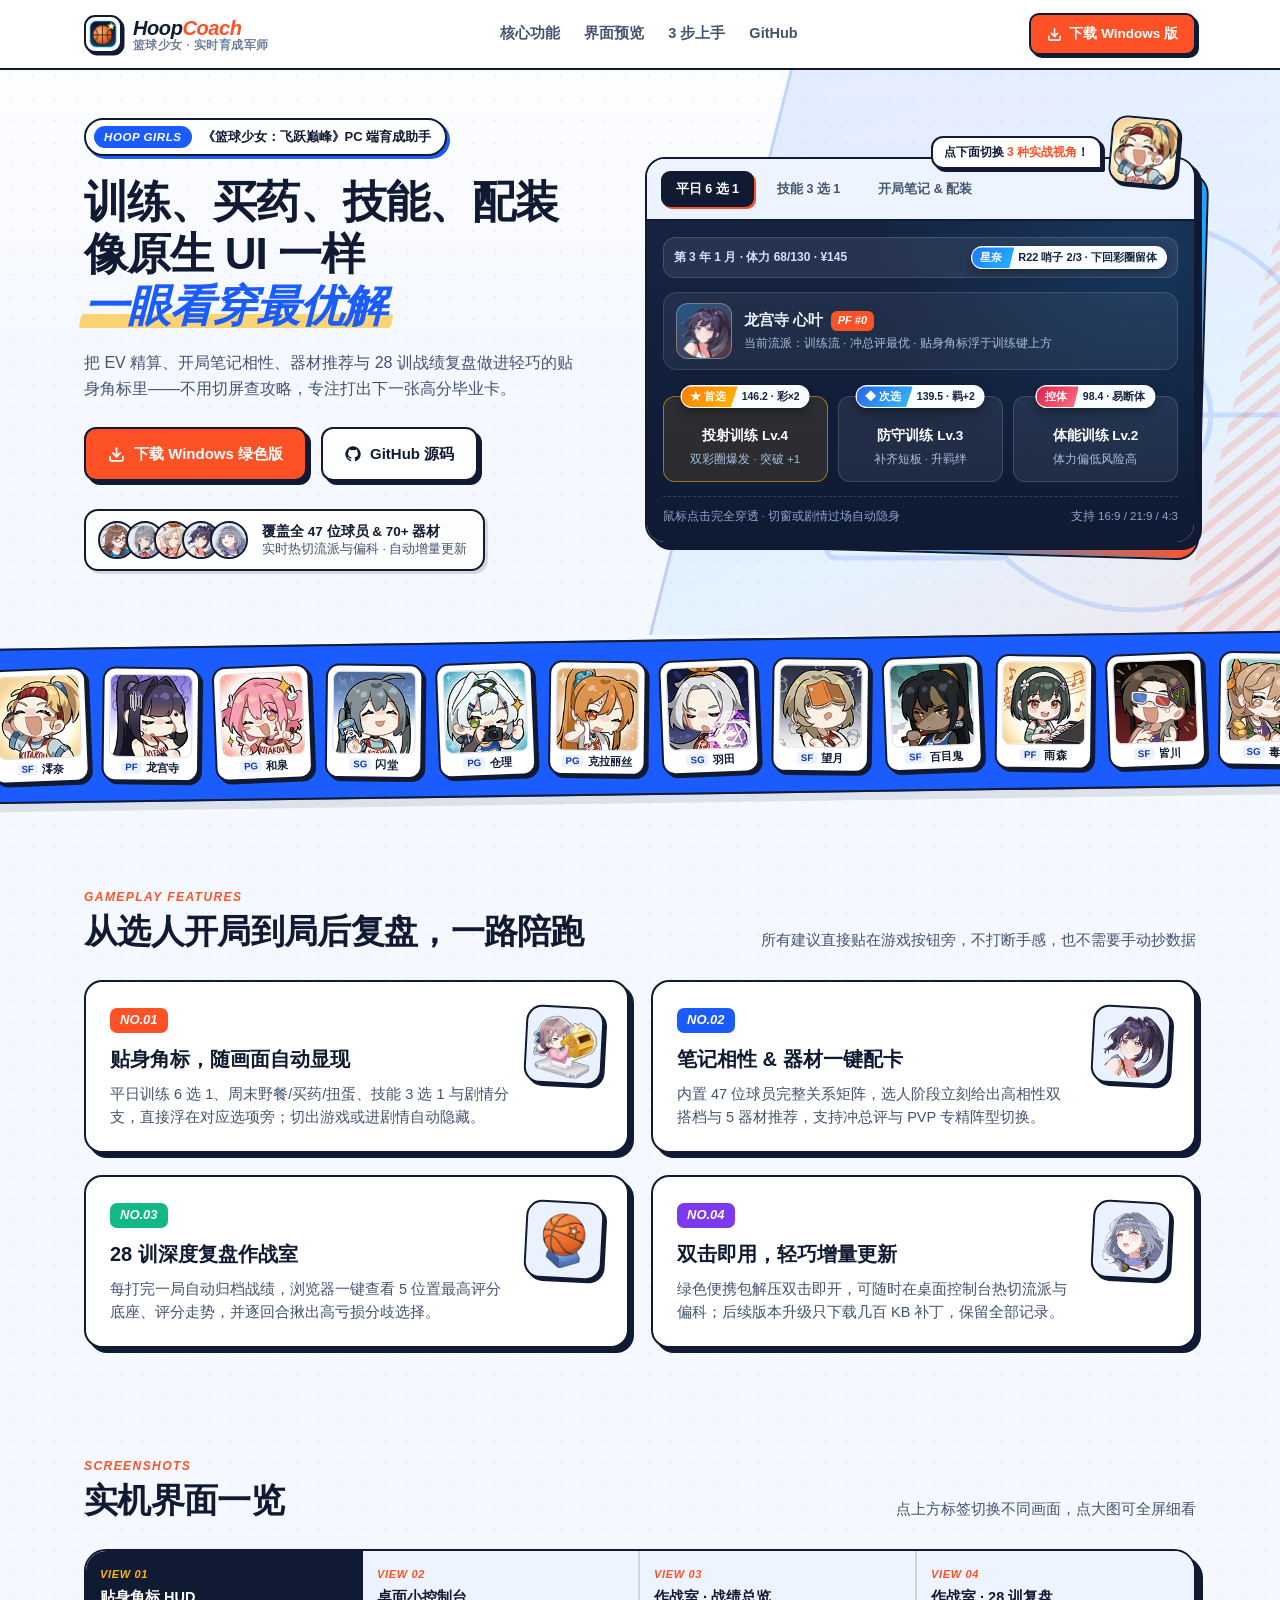
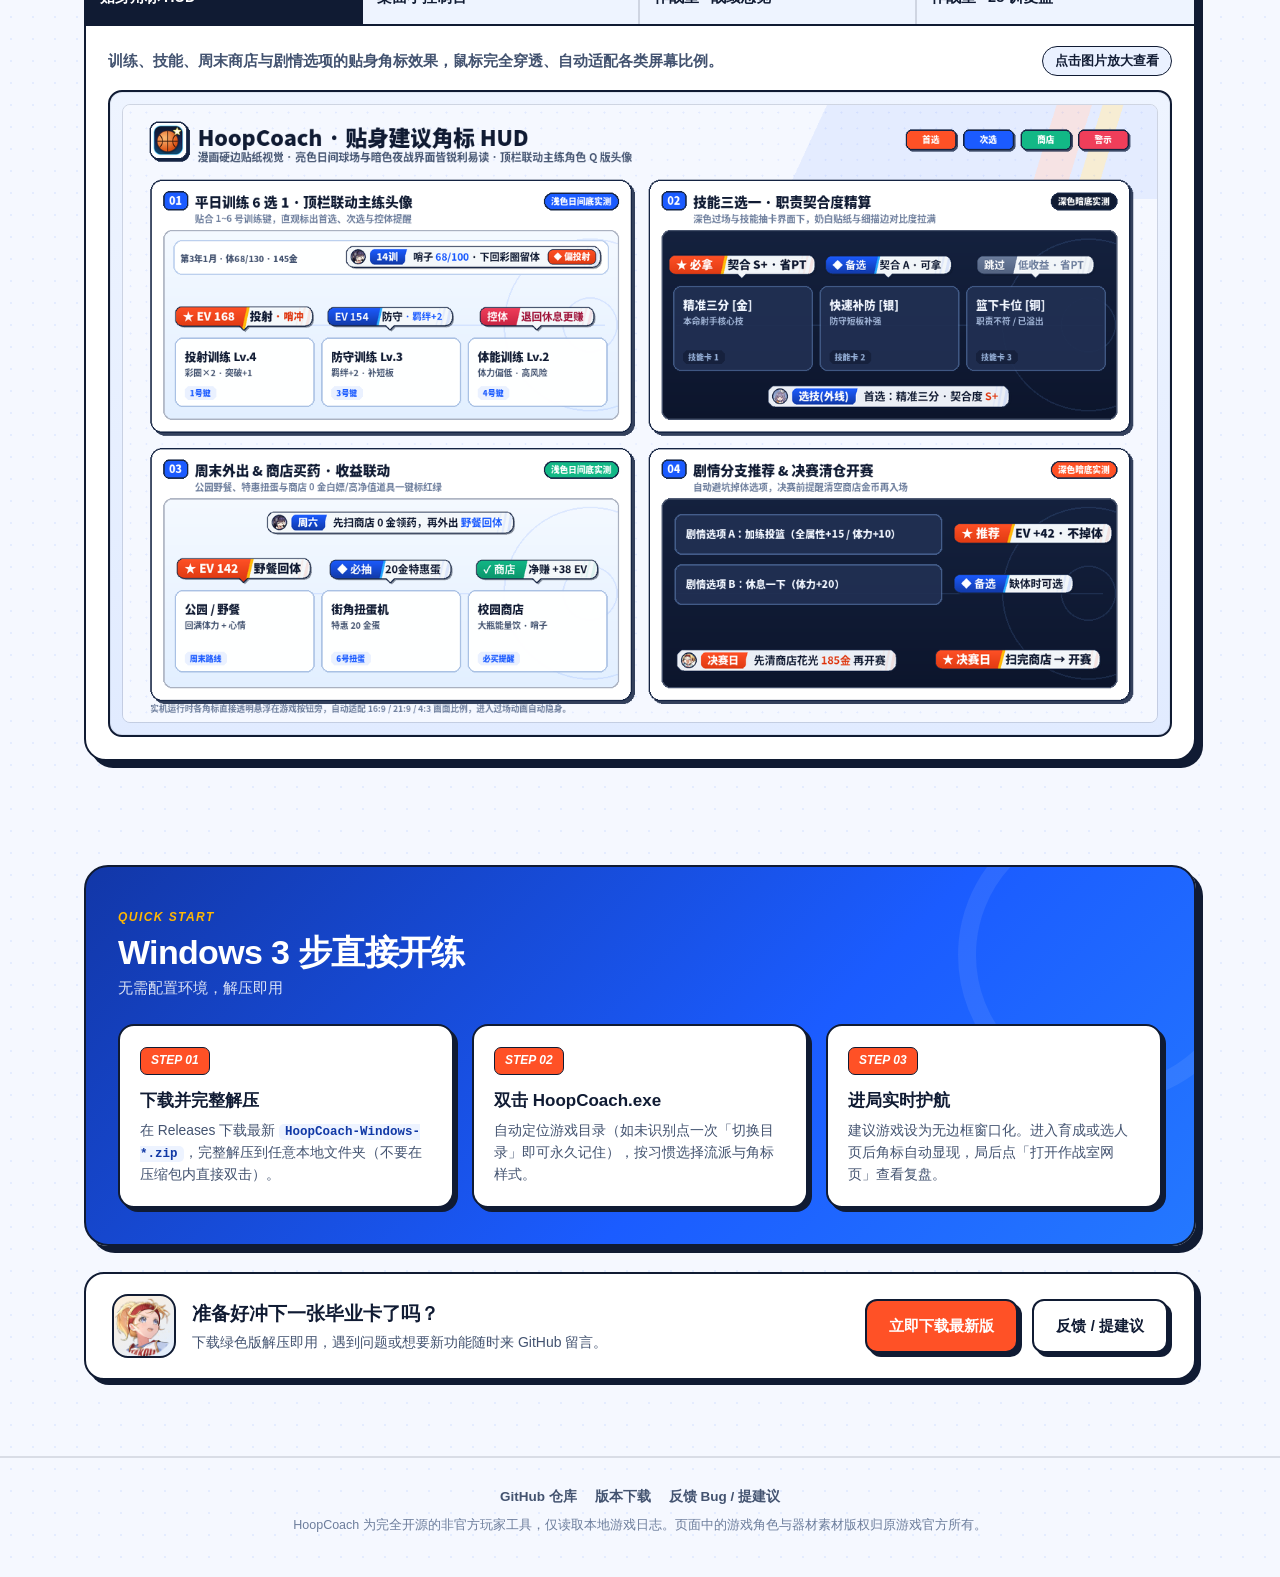
==== commit 1a0dbf41: "release: v0.11.2 1. 修复 Windows 新用户开箱无法自动识别已有角色（★）、自备/借用笔记与自有器材池的问题：接通控制台（启动/选目录/扫战绩/开作战室）与作战室后端（启动/刷" ====
--- a/docs/index.html
+++ b/docs/index.html
@@ -1218,7 +1218,7 @@
         </h1>
 
         <p class="hero-desc">
-          把 EV 精算、开局笔记相性、器材推荐与 28 训战绩复盘做进轻巧的贴身角标里——不用切屏查攻略，专注打出下一张破万卡。
+          把 EV 精算、开局笔记相性、器材推荐与 28 训战绩复盘做进轻巧的贴身角标里——不用切屏查攻略，专注打出下一张高分毕业卡。
         </p>
 
         <div class="cta-row">
@@ -1394,7 +1394,7 @@
           <div>
             <span class="bento-num">NO.03</span>
             <h3>28 训深度复盘作战室</h3>
-            <p>每打完一局自动归档战绩，浏览器一键查看 5 位置破万进度、评分走势，并逐回合揪出高亏损分歧选择。</p>
+            <p>每打完一局自动归档战绩，浏览器一键查看 5 位置最高评分底座、评分走势，并逐回合揪出高亏损分歧选择。</p>
           </div>
           <img class="bento-art" src="assets/site/eq_11002.png" alt="高级智能篮球" loading="lazy" />
         </article>
@@ -1432,7 +1432,7 @@
           </button>
           <button class="g-tab" role="tab" aria-selected="false" data-shot="2">
             <span class="g-tab-num">VIEW 03</span>
-            <span class="g-tab-title">作战室 · 破万总览</span>
+            <span class="g-tab-title">作战室 · 战绩总览</span>
           </button>
           <button class="g-tab" role="tab" aria-selected="false" data-shot="3">
             <span class="g-tab-num">VIEW 04</span>
@@ -1483,7 +1483,7 @@
         <div class="bottom-cta-left">
           <img src="assets/site/head_1001.png" alt="澪奈" />
           <div>
-            <h3>准备好冲下一张破万卡了吗？</h3>
+            <h3>准备好冲下一张毕业卡了吗？</h3>
             <p>下载绿色版解压即用，遇到问题或想要新功能随时来 GitHub 留言。</p>
           </div>
         </div>
@@ -1574,7 +1574,7 @@
       {
         src: "assets/screenshots/dashboard_overview.png",
         alt: "HoopCoach 本地作战室总览",
-        caption: "自动归档每一局育成战绩，直观追踪 5 位置破万底座与历史评分成长曲线。"
+        caption: "自动归档每一局育成战绩，直观追踪 5 位置最高评分底座与历史评分成长曲线。"
       },
       {
         src: "assets/screenshots/dashboard_replay.png",
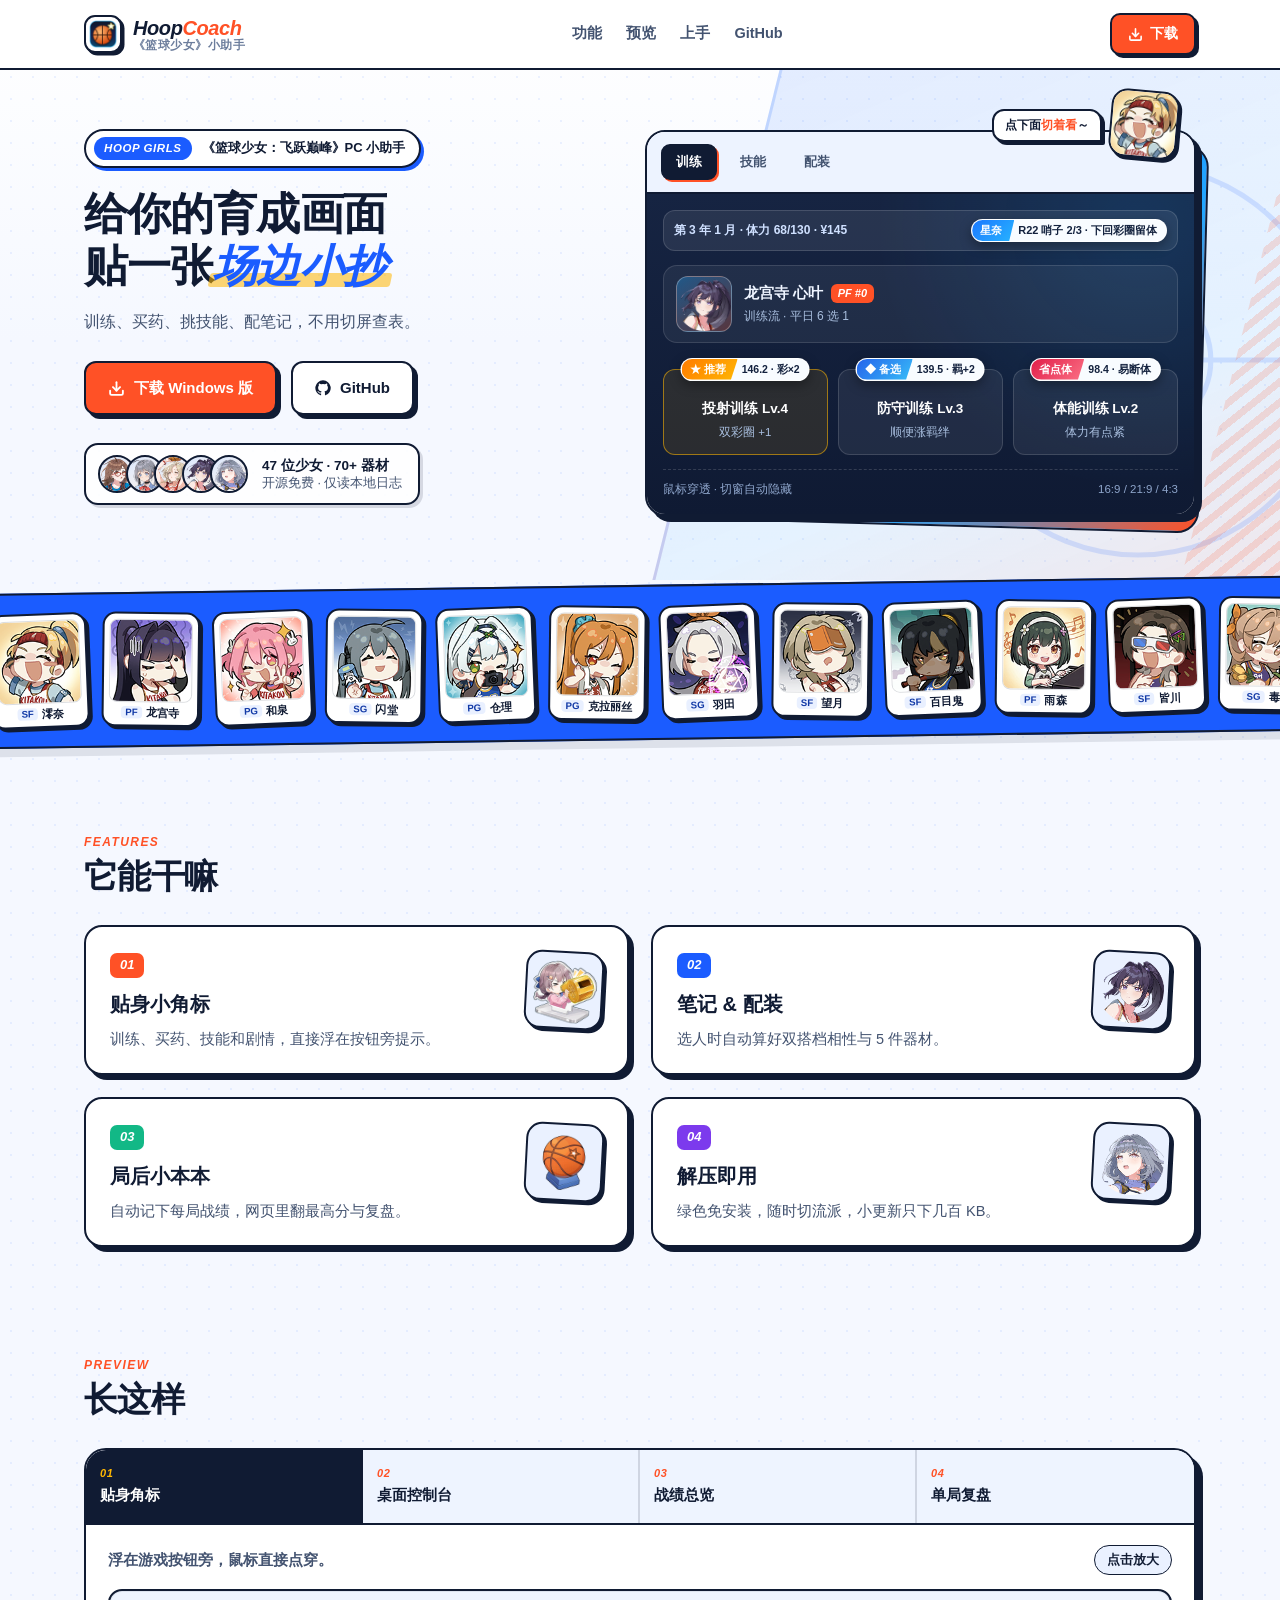
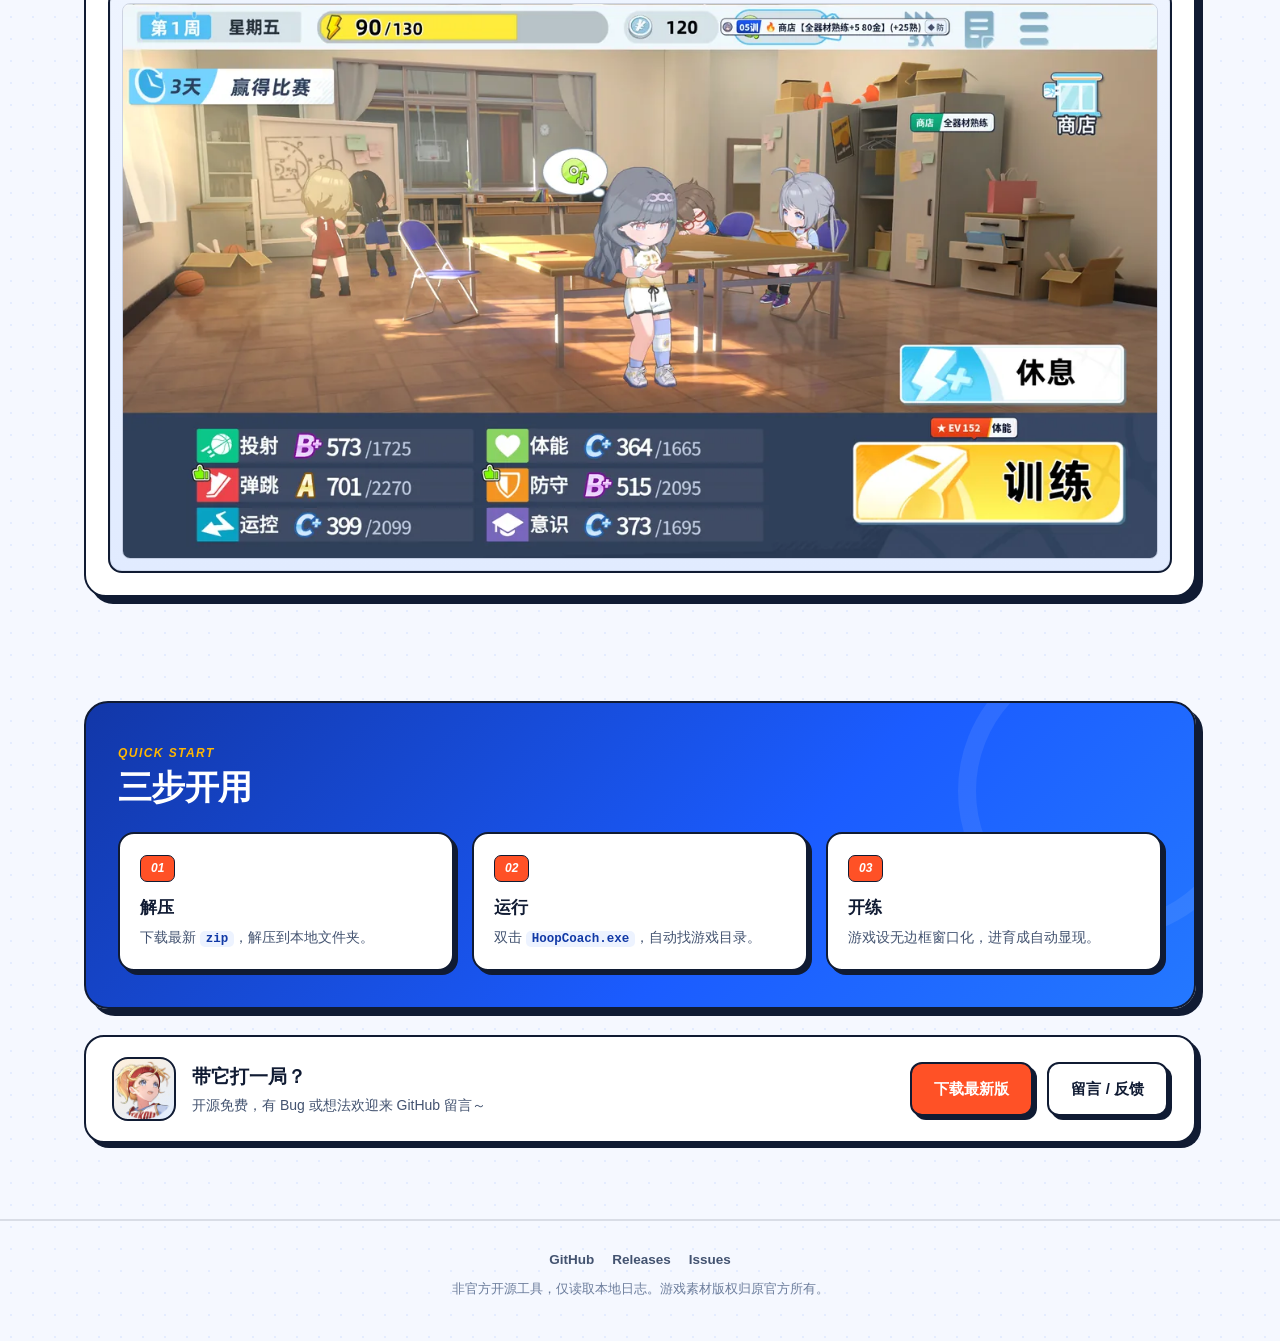
==== commit f8701a54: "docs: refresh landing page copy, live HUD demo, and README SEO" ====
--- a/docs/index.html
+++ b/docs/index.html
@@ -3,8 +3,15 @@
 <head>
   <meta charset="UTF-8" />
   <meta name="viewport" content="width=device-width, initial-scale=1.0" />
-  <title>HoopCoach — 《篮球少女：飞跃巅峰》实时育成军师</title>
-  <meta name="description" content="专为《篮球少女：飞跃巅峰》打造的轻量化实时育成参谋：贴身建议角标、开局笔记与器材配装、28 训复盘作战室。" />
+  <title>HoopCoach — 《篮球少女：飞跃巅峰》场边小助手</title>
+  <meta name="description" content="《篮球少女：飞跃巅峰》(Hoop Girls) 开源只读育成助手：贴身小角标 HUD、笔记相性计算、器材配装推荐与局后复盘。" />
+  <meta name="keywords" content="篮球少女,篮球少女飞跃巅峰,Hoop Girls,HoopCoach,育成助手,笔记相性,器材配装,HUD" />
+  <link rel="canonical" href="https://ejuneg.github.io/HoopCoach/" />
+  <meta property="og:type" content="website" />
+  <meta property="og:title" content="HoopCoach — 《篮球少女：飞跃巅峰》场边小助手" />
+  <meta property="og:description" content="开源只读育成小助手：游戏内贴身角标、笔记相性计算、器材配装与局后复盘。" />
+  <meta property="og:url" content="https://ejuneg.github.io/HoopCoach/" />
+  <meta property="og:image" content="https://ejuneg.github.io/HoopCoach/assets/screenshots/hud_live_demo.webp" />
   <link rel="icon" type="image/png" href="assets/site/logo.png" />
   <style>
     :root {
@@ -414,7 +421,7 @@
       z-index: 0;
     }
 
-    /* 澪奈 Q 版探头贴纸 */
+    /* 澪奈 Q 版探头贴纸（可点击换人彩蛋） */
     .mascot-peek {
       position: absolute;
       top: -28px;
@@ -423,7 +430,8 @@
       display: flex;
       align-items: flex-end;
       gap: 8px;
-      pointer-events: none;
+      cursor: pointer;
+      user-select: none;
     }
 
     .mascot-bubble {
@@ -437,6 +445,7 @@
       color: var(--ink);
       margin-bottom: 16px;
       white-space: nowrap;
+      transition: transform 0.16s ease;
     }
 
     .mascot-bubble span { color: var(--orange); }
@@ -449,7 +458,12 @@
       box-shadow: 3px 3px 0 var(--ink);
       background: var(--white);
       transform: rotate(5deg);
-    }
+      transition: transform 0.18s cubic-bezier(0.34, 1.56, 0.64, 1);
+    }
+
+    .mascot-peek:hover img { transform: rotate(-4deg) scale(1.08); }
+    .mascot-peek:hover .mascot-bubble { transform: translateY(-2px); }
+    .mascot-peek:active img { transform: rotate(2deg) scale(0.94); }
 
     .stage-card {
       position: relative;
@@ -1177,18 +1191,18 @@
         <img class="brand-logo" src="assets/site/logo.png" alt="HoopCoach" />
         <span class="brand-text">
           <span class="brand-name">Hoop<span>Coach</span></span>
-          <span class="brand-sub">篮球少女 · 实时育成军师</span>
+          <span class="brand-sub">《篮球少女》小助手</span>
         </span>
       </a>
       <nav class="nav-links">
-        <a href="#features">核心功能</a>
-        <a href="#preview">界面预览</a>
-        <a href="#quickstart">3 步上手</a>
+        <a href="#features">功能</a>
+        <a href="#preview">预览</a>
+        <a href="#quickstart">上手</a>
         <a href="https://github.com/EjuneG/HoopCoach" target="_blank" rel="noopener">GitHub</a>
       </nav>
-      <a class="nav-dl" href="https://github.com/EjuneG/HoopCoach/releases/latest" target="_blank" rel="noopener">
+      <a class="nav-dl" data-dl-btn="nav" href="https://github.com/EjuneG/HoopCoach/releases/latest" target="_blank" rel="noopener">
         <svg width="15" height="15" viewBox="0 0 24 24" fill="none" stroke="currentColor" stroke-width="2.6" stroke-linecap="round" stroke-linejoin="round"><path d="M21 15v4a2 2 0 0 1-2 2H5a2 2 0 0 1-2-2v-4"/><polyline points="7 10 12 15 17 10"/><line x1="12" y1="15" x2="12" y2="3"/></svg>
-        下载 Windows 版
+        <span data-dl-label>下载</span>
       </a>
     </div>
   </header>
@@ -1208,27 +1222,26 @@
       <div>
         <div class="hero-badge">
           <span class="hero-badge-tag">HOOP GIRLS</span>
-          <span>《篮球少女：飞跃巅峰》PC 端育成助手</span>
+          <span>《篮球少女：飞跃巅峰》PC 小助手</span>
         </div>
 
         <h1>
-          训练、买药、技能、配装<br />
-          像原生 UI 一样<br />
-          <span class="h1-highlight">一眼看穿最优解</span>
+          给你的育成画面<br />
+          贴一张<span class="h1-highlight">场边小抄</span>
         </h1>
 
         <p class="hero-desc">
-          把 EV 精算、开局笔记相性、器材推荐与 28 训战绩复盘做进轻巧的贴身角标里——不用切屏查攻略，专注打出下一张高分毕业卡。
+          训练、买药、挑技能、配笔记，不用切屏查表。
         </p>
 
         <div class="cta-row">
-          <a class="btn btn-primary" href="https://github.com/EjuneG/HoopCoach/releases/latest" target="_blank" rel="noopener">
+          <a class="btn btn-primary" data-dl-btn="hero" href="https://github.com/EjuneG/HoopCoach/releases/latest" target="_blank" rel="noopener">
             <svg width="17" height="17" viewBox="0 0 24 24" fill="none" stroke="currentColor" stroke-width="2.6" stroke-linecap="round" stroke-linejoin="round"><path d="M21 15v4a2 2 0 0 1-2 2H5a2 2 0 0 1-2-2v-4"/><polyline points="7 10 12 15 17 10"/><line x1="12" y1="15" x2="12" y2="3"/></svg>
-            下载 Windows 绿色版
+            <span data-dl-label>下载 Windows 版</span>
           </a>
           <a class="btn btn-secondary" href="https://github.com/EjuneG/HoopCoach" target="_blank" rel="noopener">
             <svg width="16" height="16" viewBox="0 0 24 24" fill="currentColor" aria-hidden="true"><path d="M12 .5a11.5 11.5 0 0 0-3.64 22.41c.58.11.79-.25.79-.56v-2.16c-3.2.7-3.88-1.36-3.88-1.36-.52-1.34-1.28-1.7-1.28-1.7-1.05-.72.08-.7.08-.7 1.16.08 1.77 1.2 1.77 1.2 1.03 1.76 2.7 1.25 3.36.96.1-.75.4-1.25.73-1.54-2.55-.29-5.24-1.28-5.24-5.7 0-1.26.45-2.29 1.19-3.1-.12-.29-.52-1.47.11-3.06 0 0 .97-.31 3.17 1.18a11 11 0 0 1 5.78 0c2.2-1.49 3.16-1.18 3.16-1.18.63 1.59.23 2.77.12 3.06.74.81 1.18 1.84 1.18 3.1 0 4.43-2.69 5.4-5.26 5.69.42.36.79 1.06.79 2.14v3.17c0 .31.21.67.8.56A11.5 11.5 0 0 0 12 .5z"/></svg>
-            GitHub 源码
+            GitHub
           </a>
         </div>
 
@@ -1241,8 +1254,8 @@
             <img src="assets/site/head_1046.png" alt="希雅" title="C 希雅" />
           </div>
           <div class="roster-meta">
-            <strong>覆盖全 47 位球员 &amp; 70+ 器材</strong>
-            实时热切流派与偏科 · 自动增量更新
+            <strong>47 位少女 · 70+ 器材</strong>
+            开源免费 · 仅读本地日志
           </div>
         </div>
       </div>
@@ -1250,16 +1263,16 @@
       <!-- 右侧互动赛场 HUD 战术板 -->
       <div class="stage-wrap">
         <div class="stage-back" aria-hidden="true"></div>
-        <div class="mascot-peek">
-          <div class="mascot-bubble">点下面切换 <span>3 种实战视角</span>！</div>
-          <img src="assets/site/q_1001.png" alt="澪奈 Q版贴纸" />
-        </div>
+        <button class="mascot-peek" id="mascot-peek" type="button" title="点我换一位篮球少女～" aria-label="切换看板娘贴纸">
+          <span class="mascot-bubble" id="mascot-bubble">点下面<span>切着看</span>～</span>
+          <img id="mascot-img" src="assets/site/q_1001.png" alt="澪奈 Q版贴纸" />
+        </button>
 
         <div class="stage-card">
           <div class="stage-tabs" role="tablist" aria-label="HUD 模拟场景">
-            <button class="stage-tab active" role="tab" aria-selected="true" data-scene="train">平日 6 选 1</button>
-            <button class="stage-tab" role="tab" aria-selected="false" data-scene="skill">技能 3 选 1</button>
-            <button class="stage-tab" role="tab" aria-selected="false" data-scene="loadout">开局笔记 &amp; 配装</button>
+            <button class="stage-tab active" role="tab" aria-selected="true" data-scene="train">训练</button>
+            <button class="stage-tab" role="tab" aria-selected="false" data-scene="skill">技能</button>
+            <button class="stage-tab" role="tab" aria-selected="false" data-scene="loadout">配装</button>
           </div>
 
           <div class="stage-body">
@@ -1277,24 +1290,24 @@
                 <img src="assets/site/head_1002.png" alt="龙宫寺心叶" />
                 <div class="scene-char-info">
                   <div class="scene-char-name">龙宫寺 心叶 <span class="pos-chip">PF #0</span></div>
-                  <div class="scene-char-sub">当前流派：训练流 · 冲总评最优 · 贴身角标浮于训练键上方</div>
+                  <div class="scene-char-sub">训练流 · 平日 6 选 1</div>
                 </div>
               </div>
               <div class="sim-cards-3">
                 <div class="sim-slot best">
-                  <span class="diegetic-pill"><span class="lead lead-gold">★ 首选</span><span class="val">146.2 · 彩×2</span></span>
+                  <span class="diegetic-pill"><span class="lead lead-gold">★ 推荐</span><span class="val">146.2 · 彩×2</span></span>
                   <div class="sim-slot-title">投射训练 Lv.4</div>
-                  <div class="sim-slot-sub">双彩圈爆发 · 突破 +1</div>
+                  <div class="sim-slot-sub">双彩圈 +1</div>
                 </div>
                 <div class="sim-slot">
-                  <span class="diegetic-pill"><span class="lead lead-blue">◆ 次选</span><span class="val">139.5 · 羁+2</span></span>
+                  <span class="diegetic-pill"><span class="lead lead-blue">◆ 备选</span><span class="val">139.5 · 羁+2</span></span>
                   <div class="sim-slot-title">防守训练 Lv.3</div>
-                  <div class="sim-slot-sub">补齐短板 · 升羁绊</div>
+                  <div class="sim-slot-sub">顺便涨羁绊</div>
                 </div>
                 <div class="sim-slot">
-                  <span class="diegetic-pill"><span class="lead lead-rose">控体</span><span class="val">98.4 · 易断体</span></span>
+                  <span class="diegetic-pill"><span class="lead lead-rose">省点体</span><span class="val">98.4 · 易断体</span></span>
                   <div class="sim-slot-title">体能训练 Lv.2</div>
-                  <div class="sim-slot-sub">体力偏低风险高</div>
+                  <div class="sim-slot-sub">体力有点紧</div>
                 </div>
               </div>
             </div>
@@ -1305,24 +1318,24 @@
                 <img src="assets/site/head_1007.png" alt="闪堂电" />
                 <div class="scene-char-info">
                   <div class="scene-char-name">闪堂 电 <span class="pos-chip">SG #3</span></div>
-                  <div class="scene-char-sub">按角色职责与剩余 PT 评估三张技能卡，帮避开低性价比白板技</div>
+                  <div class="scene-char-sub">技能 3 选 1</div>
                 </div>
               </div>
               <div class="sim-cards-3">
                 <div class="sim-slot best">
-                  <span class="diegetic-pill"><span class="lead lead-gold">★ 必拿</span><span class="val">契合 S+ · 省PT</span></span>
+                  <span class="diegetic-pill"><span class="lead lead-gold">★ 很配</span><span class="val">S+ · 省PT</span></span>
                   <div class="sim-slot-title">精准三分 [金]</div>
-                  <div class="sim-slot-sub">得分手核心输出技</div>
+                  <div class="sim-slot-sub">得分核心</div>
                 </div>
                 <div class="sim-slot">
-                  <span class="diegetic-pill"><span class="lead lead-blue">◆ 备选</span><span class="val">契合 A · 可拿</span></span>
+                  <span class="diegetic-pill"><span class="lead lead-blue">◆ 可选</span><span class="val">A · 备选</span></span>
                   <div class="sim-slot-title">快速补防 [银]</div>
-                  <div class="sim-slot-sub">外线协防补强</div>
+                  <div class="sim-slot-sub">外线协防</div>
                 </div>
                 <div class="sim-slot">
-                  <span class="diegetic-pill"><span class="lead lead-gray">× 跳过</span><span class="val">低收益 · 省PT</span></span>
+                  <span class="diegetic-pill"><span class="lead lead-gray">× 算了</span><span class="val">省PT</span></span>
                   <div class="sim-slot-title">篮下卡位 [铜]</div>
-                  <div class="sim-slot-sub">位置不符建议跳过</div>
+                  <div class="sim-slot-sub">不太搭位置</div>
                 </div>
               </div>
             </div>
@@ -1333,7 +1346,7 @@
                 <img src="assets/site/head_1046.png" alt="希雅" />
                 <div class="scene-char-info">
                   <div class="scene-char-name">希雅·奥黛拉 <span class="pos-chip">C #34</span></div>
-                  <div class="scene-char-sub">推荐双笔记：闪堂 + 真崎（总相性 31 · 优） · 一键给出 5 器材位</div>
+                  <div class="scene-char-sub">双笔记：闪堂 + 真崎（相性 31 · 优）</div>
                 </div>
               </div>
               <div class="sim-equip-grid">
@@ -1346,8 +1359,8 @@
             </div>
 
             <div class="stage-foot">
-              <span>鼠标点击完全穿透 · 切窗或剧情过场自动隐身</span>
-              <span>支持 16:9 / 21:9 / 4:3</span>
+              <span>鼠标穿透 · 切窗自动隐藏</span>
+              <span>16:9 / 21:9 / 4:3</span>
             </div>
           </div>
         </div>
@@ -1365,45 +1378,44 @@
     <section id="features">
       <div class="sec-head">
         <div>
-          <span class="sec-kicker">GAMEPLAY FEATURES</span>
-          <h2 class="sec-title">从选人开局到局后复盘，一路陪跑</h2>
+          <span class="sec-kicker">FEATURES</span>
+          <h2 class="sec-title">它能干嘛</h2>
         </div>
-        <p class="sec-sub">所有建议直接贴在游戏按钮旁，不打断手感，也不需要手动抄数据</p>
       </div>
 
       <div class="bento-grid">
         <article class="bento-card">
           <div>
-            <span class="bento-num">NO.01</span>
-            <h3>贴身角标，随画面自动显现</h3>
-            <p>平日训练 6 选 1、周末野餐/买药/扭蛋、技能 3 选 1 与剧情分支，直接浮在对应选项旁；切出游戏或进剧情自动隐藏。</p>
+            <span class="bento-num">01</span>
+            <h3>贴身小角标</h3>
+            <p>训练、买药、技能和剧情，直接浮在按钮旁提示。</p>
           </div>
           <img class="bento-art" src="assets/site/eq_11004.png" alt="支援口哨" loading="lazy" />
         </article>
 
         <article class="bento-card">
           <div>
-            <span class="bento-num">NO.02</span>
-            <h3>笔记相性 &amp; 器材一键配卡</h3>
-            <p>内置 47 位球员完整关系矩阵，选人阶段立刻给出高相性双搭档与 5 器材推荐，支持冲总评与 PVP 专精阵型切换。</p>
+            <span class="bento-num">02</span>
+            <h3>笔记 &amp; 配装</h3>
+            <p>选人时自动算好双搭档相性与 5 件器材。</p>
           </div>
           <img class="bento-art" src="assets/site/head_1002.png" alt="龙宫寺心叶" loading="lazy" />
         </article>
 
         <article class="bento-card">
           <div>
-            <span class="bento-num">NO.03</span>
-            <h3>28 训深度复盘作战室</h3>
-            <p>每打完一局自动归档战绩，浏览器一键查看 5 位置最高评分底座、评分走势，并逐回合揪出高亏损分歧选择。</p>
+            <span class="bento-num">03</span>
+            <h3>局后小本本</h3>
+            <p>自动记下每局战绩，网页里翻最高分与复盘。</p>
           </div>
           <img class="bento-art" src="assets/site/eq_11002.png" alt="高级智能篮球" loading="lazy" />
         </article>
 
         <article class="bento-card">
           <div>
-            <span class="bento-num">NO.04</span>
-            <h3>双击即用，轻巧增量更新</h3>
-            <p>绿色便携包解压双击即开，可随时在桌面控制台热切流派与偏科；后续版本升级只下载几百 KB 补丁，保留全部记录。</p>
+            <span class="bento-num">04</span>
+            <h3>解压即用</h3>
+            <p>绿色免安装，随时切流派，小更新只下几百 KB。</p>
           </div>
           <img class="bento-art" src="assets/site/head_1046.png" alt="希雅" loading="lazy" />
         </article>
@@ -1414,39 +1426,38 @@
     <section id="preview">
       <div class="sec-head">
         <div>
-          <span class="sec-kicker">SCREENSHOTS</span>
-          <h2 class="sec-title">实机界面一览</h2>
+          <span class="sec-kicker">PREVIEW</span>
+          <h2 class="sec-title">长这样</h2>
         </div>
-        <p class="sec-sub">点上方标签切换不同画面，点大图可全屏细看</p>
       </div>
 
       <div class="gallery-shell">
         <div class="gallery-tabs" role="tablist" aria-label="界面预览切换">
           <button class="g-tab active" role="tab" aria-selected="true" data-shot="0">
-            <span class="g-tab-num">VIEW 01</span>
-            <span class="g-tab-title">贴身角标 HUD</span>
+            <span class="g-tab-num">01</span>
+            <span class="g-tab-title">贴身角标</span>
           </button>
           <button class="g-tab" role="tab" aria-selected="false" data-shot="1">
-            <span class="g-tab-num">VIEW 02</span>
-            <span class="g-tab-title">桌面小控制台</span>
+            <span class="g-tab-num">02</span>
+            <span class="g-tab-title">桌面控制台</span>
           </button>
           <button class="g-tab" role="tab" aria-selected="false" data-shot="2">
-            <span class="g-tab-num">VIEW 03</span>
-            <span class="g-tab-title">作战室 · 战绩总览</span>
+            <span class="g-tab-num">03</span>
+            <span class="g-tab-title">战绩总览</span>
           </button>
           <button class="g-tab" role="tab" aria-selected="false" data-shot="3">
-            <span class="g-tab-num">VIEW 04</span>
-            <span class="g-tab-title">作战室 · 28 训复盘</span>
+            <span class="g-tab-num">04</span>
+            <span class="g-tab-title">单局复盘</span>
           </button>
         </div>
 
         <div class="gallery-stage">
           <div class="gallery-bar">
-            <p class="gallery-caption" id="gallery-caption">训练、技能、周末商店与剧情选项的贴身角标效果，鼠标完全穿透、自动适配各类屏幕比例。</p>
-            <span class="zoom-hint">点击图片放大查看</span>
+            <p class="gallery-caption" id="gallery-caption">浮在游戏按钮旁，鼠标直接点穿。</p>
+            <span class="zoom-hint">点击放大</span>
           </div>
           <div class="gallery-frame" id="gallery-frame">
-            <img id="gallery-img" src="assets/screenshots/hud_badges_showcase.png" alt="HoopCoach 贴身角标 HUD" />
+            <img id="gallery-img" src="assets/screenshots/hud_live_demo.webp" alt="HoopCoach 实机贴身角标" />
           </div>
         </div>
       </div>
@@ -1457,24 +1468,23 @@
       <div class="quickstart-box">
         <div class="quickstart-head">
           <span class="sec-kicker">QUICK START</span>
-          <h2 class="sec-title">Windows 3 步直接开练</h2>
-          <p class="sec-sub">无需配置环境，解压即用</p>
+          <h2 class="sec-title">三步开用</h2>
         </div>
         <div class="steps-grid">
           <div class="step-card">
-            <span class="step-tag">STEP 01</span>
-            <h3>下载并完整解压</h3>
-            <p>在 Releases 下载最新 <code>HoopCoach-Windows-*.zip</code>，完整解压到任意本地文件夹（不要在压缩包内直接双击）。</p>
+            <span class="step-tag">01</span>
+            <h3>解压</h3>
+            <p>下载最新 <code>zip</code>，解压到本地文件夹。</p>
           </div>
           <div class="step-card">
-            <span class="step-tag">STEP 02</span>
-            <h3>双击 HoopCoach.exe</h3>
-            <p>自动定位游戏目录（如未识别点一次「切换目录」即可永久记住），按习惯选择流派与角标样式。</p>
+            <span class="step-tag">02</span>
+            <h3>运行</h3>
+            <p>双击 <code>HoopCoach.exe</code>，自动找游戏目录。</p>
           </div>
           <div class="step-card">
-            <span class="step-tag">STEP 03</span>
-            <h3>进局实时护航</h3>
-            <p>建议游戏设为无边框窗口化。进入育成或选人页后角标自动显现，局后点「打开作战室网页」查看复盘。</p>
+            <span class="step-tag">03</span>
+            <h3>开练</h3>
+            <p>游戏设无边框窗口化，进育成自动显现。</p>
           </div>
         </div>
       </div>
@@ -1483,13 +1493,13 @@
         <div class="bottom-cta-left">
           <img src="assets/site/head_1001.png" alt="澪奈" />
           <div>
-            <h3>准备好冲下一张毕业卡了吗？</h3>
-            <p>下载绿色版解压即用，遇到问题或想要新功能随时来 GitHub 留言。</p>
+            <h3>带它打一局？</h3>
+            <p>开源免费，有 Bug 或想法欢迎来 GitHub 留言～</p>
           </div>
         </div>
         <div class="cta-row" style="margin-bottom: 0;">
-          <a class="btn btn-primary" href="https://github.com/EjuneG/HoopCoach/releases/latest" target="_blank" rel="noopener">立即下载最新版</a>
-          <a class="btn btn-secondary" href="https://github.com/EjuneG/HoopCoach/issues" target="_blank" rel="noopener">反馈 / 提建议</a>
+          <a class="btn btn-primary" data-dl-btn="bottom" href="https://github.com/EjuneG/HoopCoach/releases/latest" target="_blank" rel="noopener"><span data-dl-label>下载最新版</span></a>
+          <a class="btn btn-secondary" href="https://github.com/EjuneG/HoopCoach/issues" target="_blank" rel="noopener">留言 / 反馈</a>
         </div>
       </div>
     </section>
@@ -1498,12 +1508,12 @@
   <footer>
     <div class="container">
       <div class="foot-links">
-        <a href="https://github.com/EjuneG/HoopCoach" target="_blank" rel="noopener">GitHub 仓库</a>
-        <a href="https://github.com/EjuneG/HoopCoach/releases/latest" target="_blank" rel="noopener">版本下载</a>
-        <a href="https://github.com/EjuneG/HoopCoach/issues" target="_blank" rel="noopener">反馈 Bug / 提建议</a>
+        <a href="https://github.com/EjuneG/HoopCoach" target="_blank" rel="noopener">GitHub</a>
+        <a href="https://github.com/EjuneG/HoopCoach/releases/latest" target="_blank" rel="noopener">Releases</a>
+        <a href="https://github.com/EjuneG/HoopCoach/issues" target="_blank" rel="noopener">Issues</a>
       </div>
       <p class="foot-note">
-        HoopCoach 为完全开源的非官方玩家工具，仅读取本地游戏日志。页面中的游戏角色与器材素材版权归原游戏官方所有。
+        非官方开源工具，仅读取本地日志。游戏素材版权归原官方所有。
       </p>
     </div>
   </footer>
@@ -1562,24 +1572,24 @@
     // 3. 实机截图 Tab 画廊
     const shots = [
       {
-        src: "assets/screenshots/hud_badges_showcase.png",
-        alt: "HoopCoach 贴身角标 HUD",
-        caption: "训练、技能、周末商店与剧情选项的贴身角标效果，鼠标完全穿透、自动适配各类屏幕比例。"
+        src: "assets/screenshots/hud_live_demo.webp",
+        alt: "HoopCoach 实机贴身角标",
+        caption: "浮在游戏按钮旁，鼠标直接点穿。"
       },
       {
         src: "assets/screenshots/desktop_console.png",
-        alt: "HoopCoach 桌面小控制台",
-        caption: "清爽直观的桌面控制台：随时热切育成流派、偏科引导与悬浮窗样式，支持一键在线增量更新。"
+        alt: "HoopCoach 桌面控制台",
+        caption: "切流派、调偏科、一键更新。"
       },
       {
         src: "assets/screenshots/dashboard_overview.png",
-        alt: "HoopCoach 本地作战室总览",
-        caption: "自动归档每一局育成战绩，直观追踪 5 位置最高评分底座与历史评分成长曲线。"
+        alt: "HoopCoach 战绩总览",
+        caption: "各位置最高分与历史走势。"
       },
       {
         src: "assets/screenshots/dashboard_replay.png",
-        alt: "HoopCoach 本地作战室单局复盘",
-        caption: "逐回合对比你的选择与军师最优解，快速定位六维短板与高亏损分歧回合。"
+        alt: "HoopCoach 单局复盘",
+        caption: "28 训逐回合回看。"
       }
     ];
     const gImg = document.getElementById("gallery-img");
@@ -1610,6 +1620,57 @@
     document.addEventListener("keydown", (e) => {
       if (e.key === "Escape") lb.classList.remove("open");
     });
+
+    // 5. 看板娘 Q 版贴纸点击换人彩蛋
+    const mascotBtn = document.getElementById("mascot-peek");
+    const mascotImg = document.getElementById("mascot-img");
+    const mascotBubble = document.getElementById("mascot-bubble");
+    const mascotLines = [
+      "今天出<span>彩圈</span>！",
+      "别忘买<span>体力药</span>～",
+      "稳住，别断体！",
+      "这把<span>稳高分</span>～",
+      "戳我干嘛呀～",
+      "帮你看<span>小抄</span>呢！",
+      "下一训出<span>双彩</span>！",
+      "打完记得<span>复盘</span>～"
+    ];
+    let lastMascotIdx = 0;
+    let lastLineIdx = -1;
+    mascotBtn.addEventListener("click", () => {
+      let idx = Math.floor(Math.random() * stickers.length);
+      if (idx === lastMascotIdx) idx = (idx + 1) % stickers.length;
+      lastMascotIdx = idx;
+      let lIdx = Math.floor(Math.random() * mascotLines.length);
+      if (lIdx === lastLineIdx) lIdx = (lIdx + 1) % mascotLines.length;
+      lastLineIdx = lIdx;
+      const picked = stickers[idx];
+      mascotImg.src = `assets/site/q_${picked.id}.png`;
+      mascotImg.alt = `${picked.name} Q版贴纸`;
+      mascotBubble.innerHTML = `${picked.name}：${mascotLines[lIdx]}`;
+    });
+
+    // 6. 自动拉取最新 Windows 整包直链与版本号（失败时静默回退 Releases 页）
+    fetch("https://api.github.com/repos/EjuneG/HoopCoach/releases/latest")
+      .then((res) => (res.ok ? res.json() : null))
+      .then((rel) => {
+        if (!rel || !Array.isArray(rel.assets)) return;
+        const winZip = rel.assets.find((a) => /^HoopCoach-Windows-.*\.zip$/i.test(a.name || ""));
+        const ver = rel.tag_name || "";
+        document.querySelectorAll("[data-dl-btn]").forEach((el) => {
+          if (winZip && winZip.browser_download_url) {
+            el.href = winZip.browser_download_url;
+            el.removeAttribute("target");
+          }
+          const label = el.querySelector("[data-dl-label]");
+          if (!label || !ver) return;
+          const kind = el.dataset.dlBtn;
+          if (kind === "hero") label.textContent = `下载 Windows 版 ${ver}`;
+          else if (kind === "bottom") label.textContent = `下载 ${ver}`;
+          else if (kind === "nav") label.textContent = `下载 ${ver}`;
+        });
+      })
+      .catch(() => {});
   </script>
 </body>
 </html>
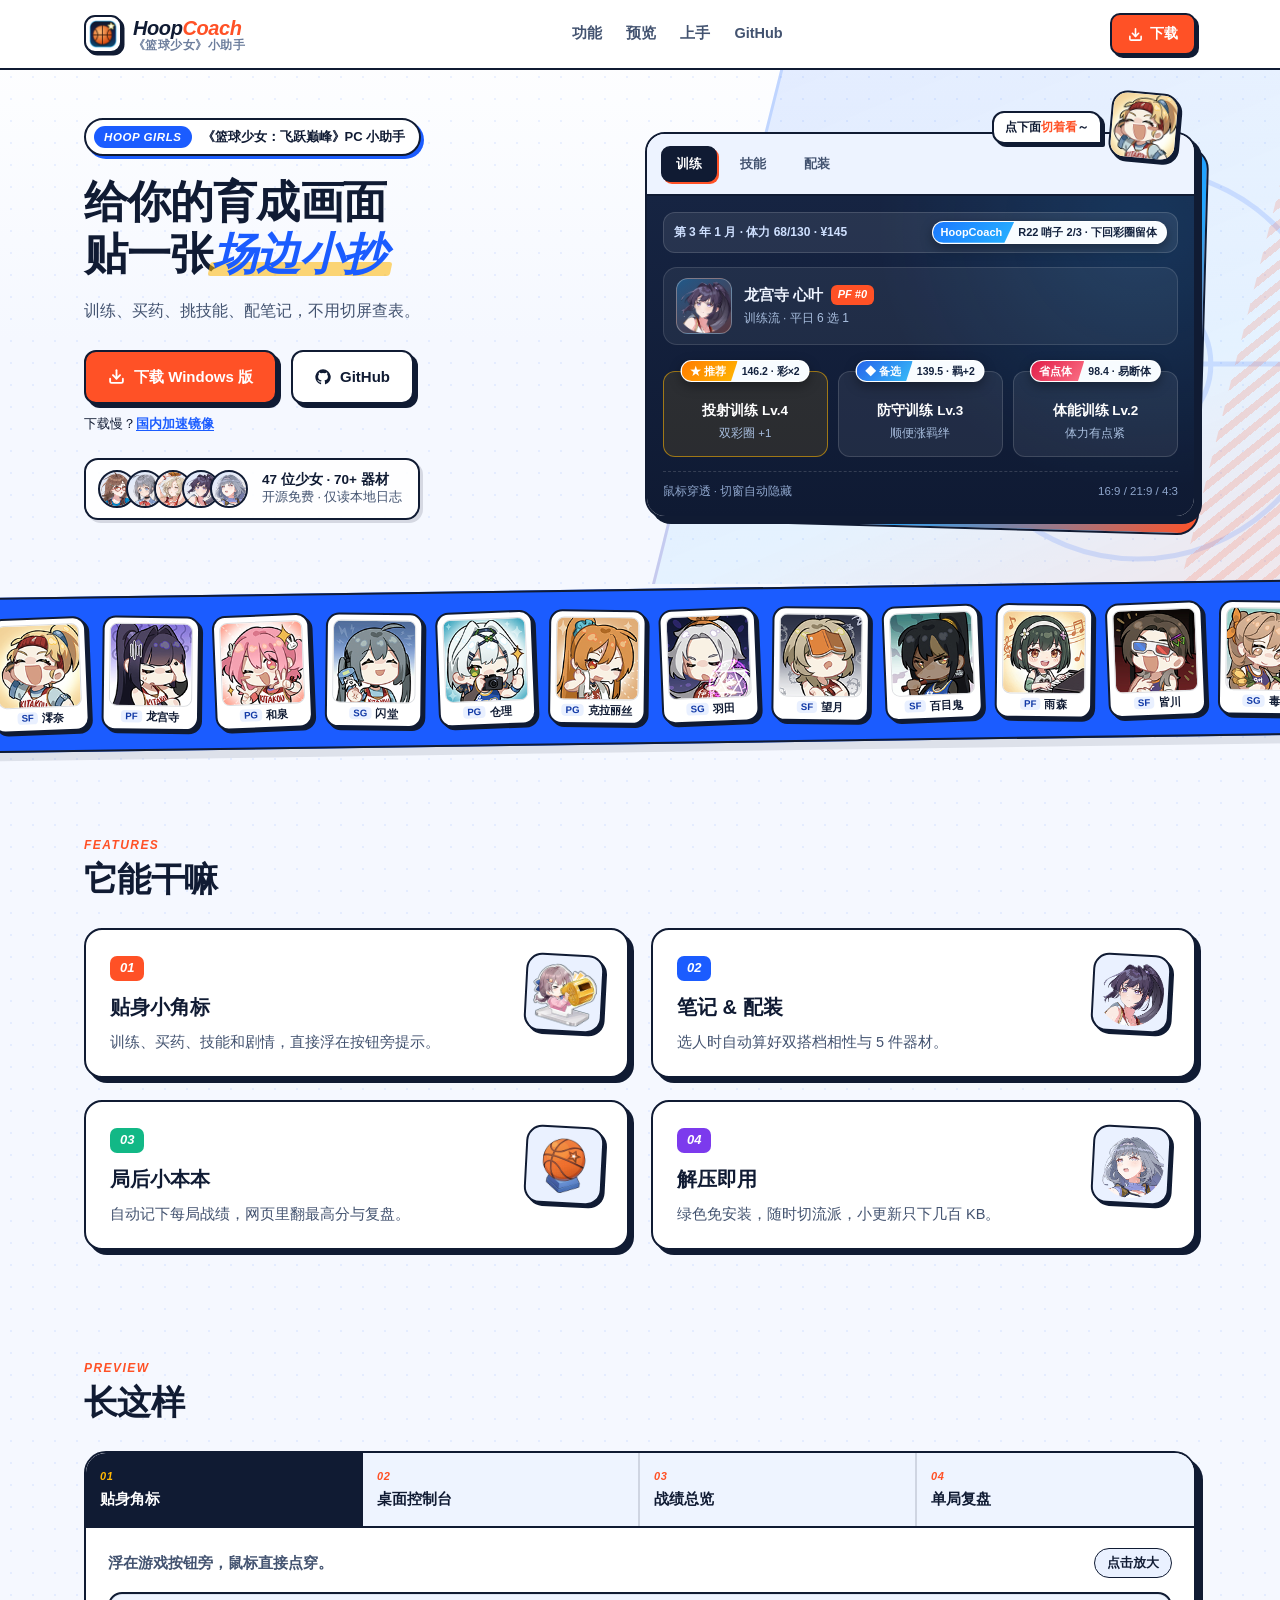
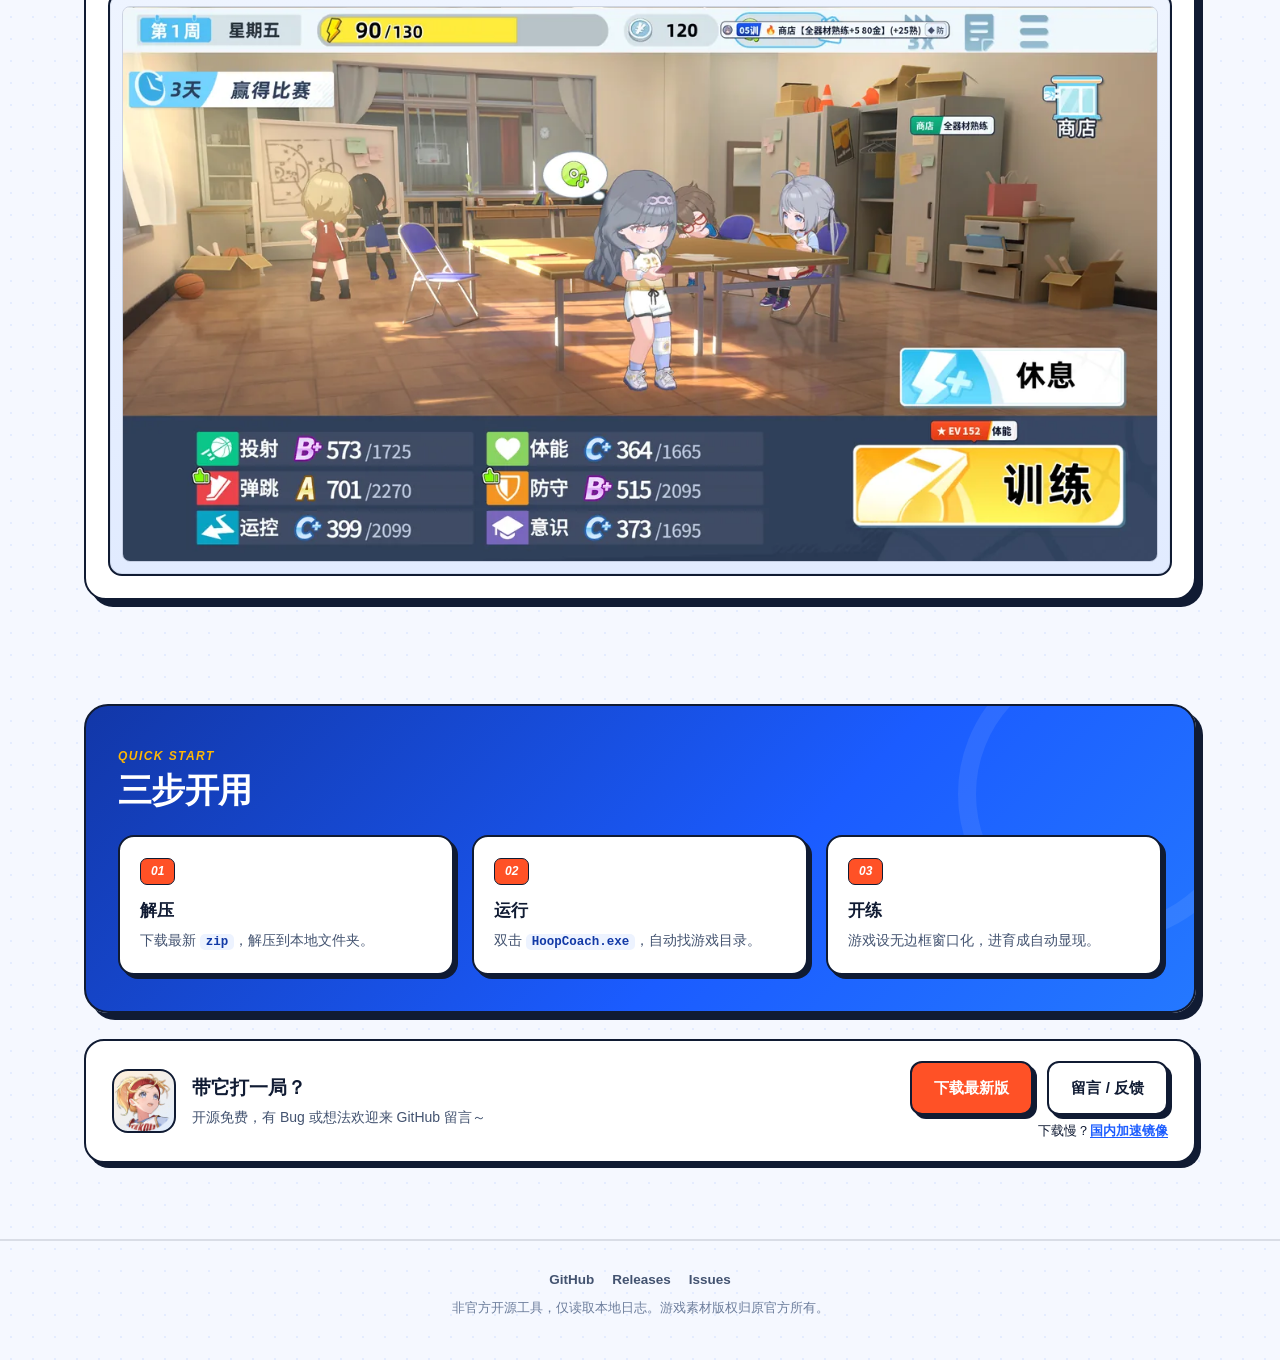
==== commit ddc5055b: "release: v0.12.0 HoopCoach v0.12.0 — 体验全面升级 & 社区共建版  - 新手上手与报错体验升级：新增「上手与角标图例」、启动器目录引导与首次自动扫局同步、流派与焦" ====
--- a/docs/index.html
+++ b/docs/index.html
@@ -7,6 +7,7 @@
   <meta name="description" content="《篮球少女：飞跃巅峰》(Hoop Girls) 开源只读育成助手：贴身小角标 HUD、笔记相性计算、器材配装推荐与局后复盘。" />
   <meta name="keywords" content="篮球少女,篮球少女飞跃巅峰,Hoop Girls,HoopCoach,育成助手,笔记相性,器材配装,HUD" />
   <link rel="canonical" href="https://ejuneg.github.io/HoopCoach/" />
+  <meta name="google-site-verification" content="dY9hkCOdcxD-WBVlTDiWbMK220Kbx8NHbrjQxWM5Tqg" />
   <meta property="og:type" content="website" />
   <meta property="og:title" content="HoopCoach — 《篮球少女：飞跃巅峰》场边小助手" />
   <meta property="og:description" content="开源只读育成小助手：游戏内贴身角标、笔记相性计算、器材配装与局后复盘。" />
@@ -303,7 +304,29 @@
       flex-wrap: wrap;
       align-items: center;
       gap: 14px;
-      margin-bottom: 28px;
+      margin-bottom: 10px;
+    }
+
+    .dl-mirror-note {
+      font-size: 12.5px;
+      color: var(--ink-muted);
+      margin-bottom: 24px;
+    }
+
+    .dl-mirror-note a {
+      color: var(--blue);
+      text-decoration: underline;
+      text-underline-offset: 2px;
+      font-weight: 600;
+    }
+
+    .dl-mirror-note a:hover { color: var(--orange); }
+
+    .bottom-cta-actions {
+      display: flex;
+      flex-direction: column;
+      align-items: flex-end;
+      gap: 6px;
     }
 
     .btn {
@@ -1244,6 +1267,9 @@
             GitHub
           </a>
         </div>
+        <div class="dl-mirror-note">
+          下载慢？<a data-dl-mirror href="https://github.com/EjuneG/HoopCoach/releases/latest" target="_blank" rel="noopener">国内加速镜像</a>
+        </div>
 
         <div class="roster-strip">
           <div class="avatar-stack">
@@ -1279,7 +1305,7 @@
             <div class="hud-topbar">
               <span class="hud-status-text">第 3 年 1 月 · 体力 68/130 · ¥145</span>
               <span class="diegetic-pill">
-                <span class="lead lead-sky">星奈</span>
+                <span class="lead lead-sky">HoopCoach</span>
                 <span class="val">R22 哨子 2/3 · 下回彩圈留体</span>
               </span>
             </div>
@@ -1497,9 +1523,14 @@
             <p>开源免费，有 Bug 或想法欢迎来 GitHub 留言～</p>
           </div>
         </div>
-        <div class="cta-row" style="margin-bottom: 0;">
-          <a class="btn btn-primary" data-dl-btn="bottom" href="https://github.com/EjuneG/HoopCoach/releases/latest" target="_blank" rel="noopener"><span data-dl-label>下载最新版</span></a>
-          <a class="btn btn-secondary" href="https://github.com/EjuneG/HoopCoach/issues" target="_blank" rel="noopener">留言 / 反馈</a>
+        <div class="bottom-cta-actions">
+          <div class="cta-row" style="margin-bottom: 0;">
+            <a class="btn btn-primary" data-dl-btn="bottom" href="https://github.com/EjuneG/HoopCoach/releases/latest" target="_blank" rel="noopener"><span data-dl-label>下载最新版</span></a>
+            <a class="btn btn-secondary" href="https://github.com/EjuneG/HoopCoach/issues" target="_blank" rel="noopener">留言 / 反馈</a>
+          </div>
+          <div class="dl-mirror-note" style="margin-bottom: 0;">
+            下载慢？<a data-dl-mirror href="https://github.com/EjuneG/HoopCoach/releases/latest" target="_blank" rel="noopener">国内加速镜像</a>
+          </div>
         </div>
       </div>
     </section>
@@ -1669,6 +1700,14 @@
           else if (kind === "bottom") label.textContent = `下载 ${ver}`;
           else if (kind === "nav") label.textContent = `下载 ${ver}`;
         });
+        if (winZip && winZip.browser_download_url) {
+          const mirrorUrl = `https://ghfast.top/${winZip.browser_download_url}`;
+          document.querySelectorAll("[data-dl-mirror]").forEach((el) => {
+            el.href = mirrorUrl;
+            el.removeAttribute("target");
+            if (ver) el.textContent = `国内加速镜像 (${ver})`;
+          });
+        }
       })
       .catch(() => {});
   </script>
